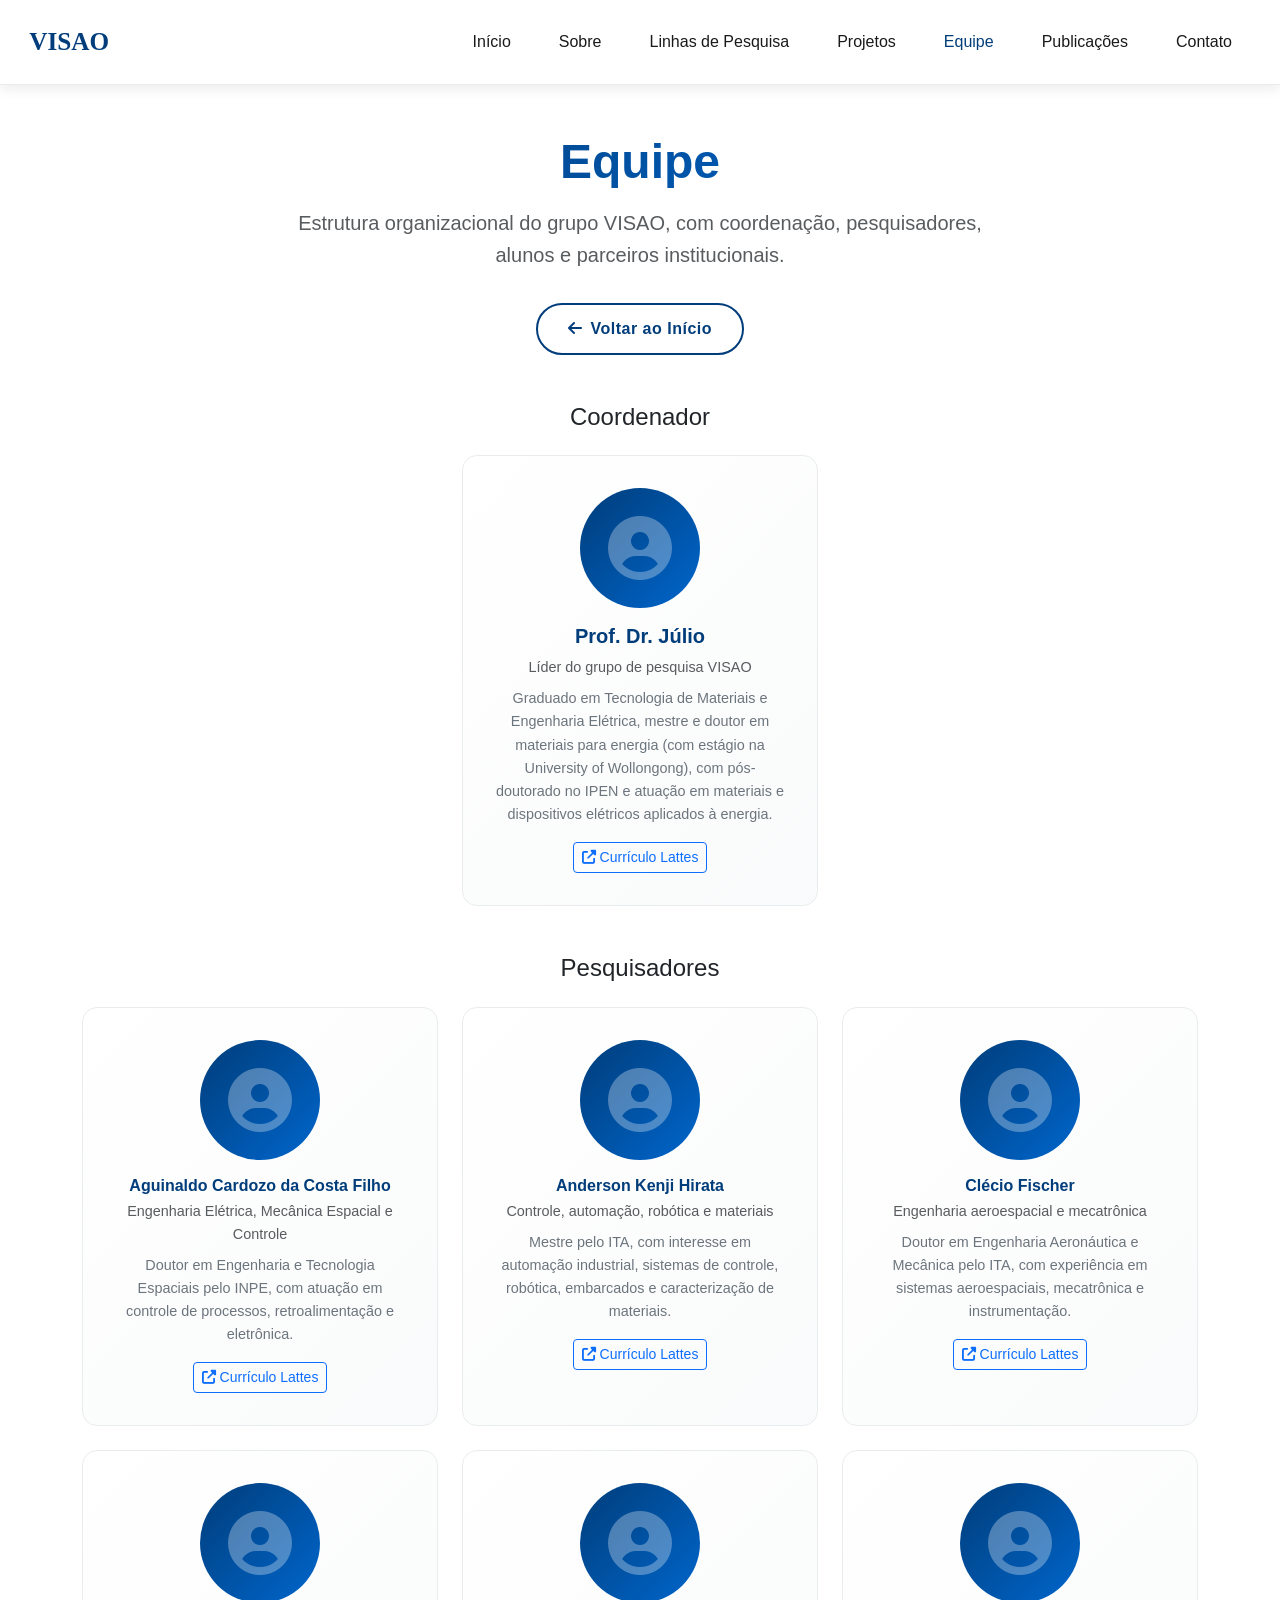
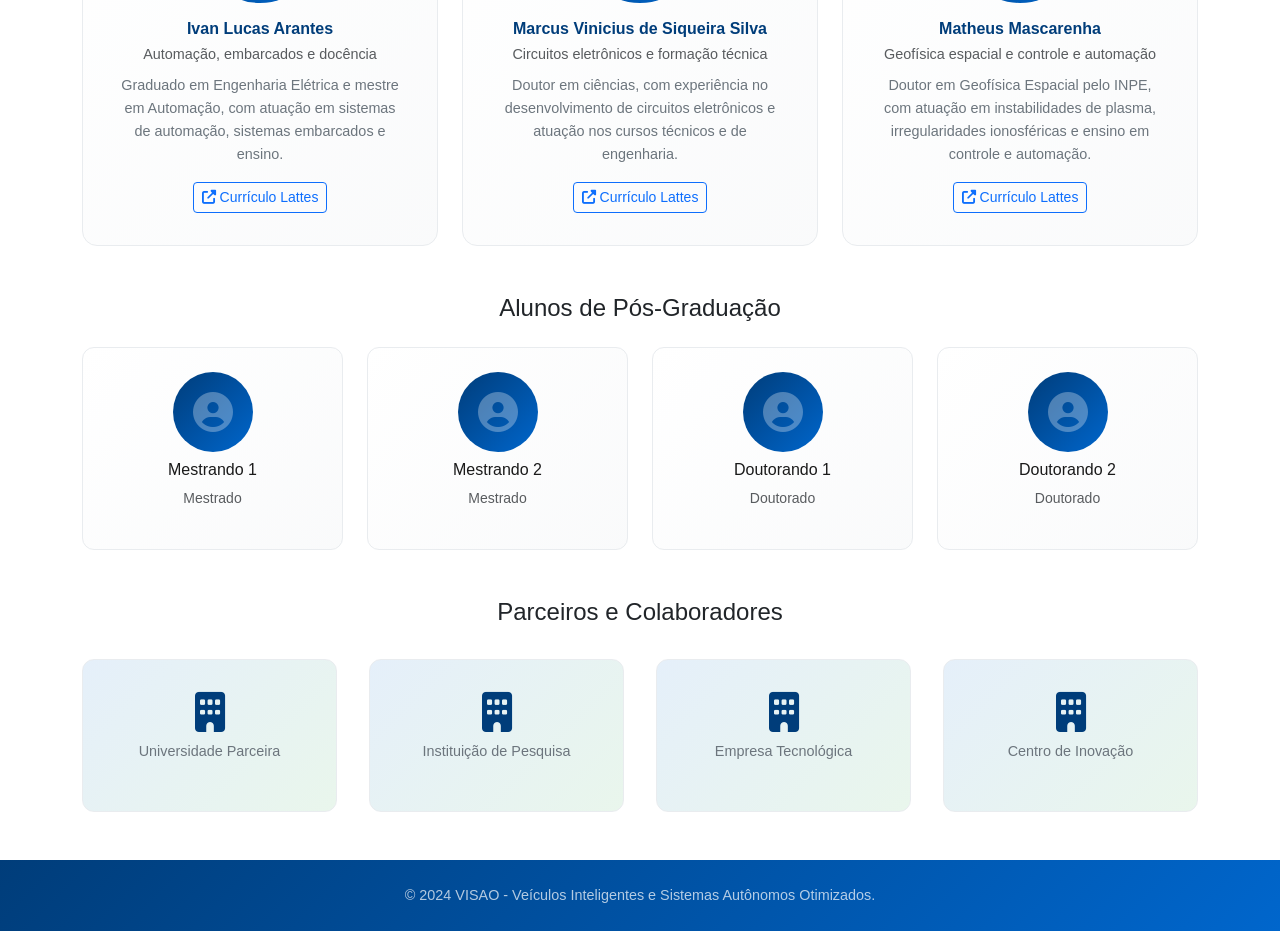
==== equipe.html @ 816f852e "feat: adiciona pesquisadores seniores com lattes" ====
<!DOCTYPE html>
<html lang="pt-BR">
<head>
    <meta charset="UTF-8">
    <meta name="viewport" content="width=device-width, initial-scale=1.0">
    <meta name="description" content="Equipe do grupo VISAO - Veículos Inteligentes e Sistemas Autônomos Otimizados.">
    <title>Equipe - VISAO</title>
    <link href="https://cdn.jsdelivr.net/npm/bootstrap@5.3.0/dist/css/bootstrap.min.css" rel="stylesheet">
    <link rel="stylesheet" href="https://cdnjs.cloudflare.com/ajax/libs/font-awesome/6.4.0/css/all.min.css">
    <link rel="stylesheet" href="style.css">
</head>
<body>
    <nav class="navbar navbar-expand-lg navbar-light navbar-custom sticky-top">
        <div class="container-fluid px-4">
            <a class="navbar-brand" href="index.html#home">
                <img src="data:image/svg+xml,%3Csvg xmlns='http://www.w3.org/2000/svg' viewBox='0 0 100 40'%3E%3Ctext x='5' y='28' font-size='24' font-weight='bold' fill='%23003d7a'%3EVISAO%3C/text%3E%3C/svg%3E" alt="VISAO" class="navbar-logo">
            </a>
            <button class="navbar-toggler" type="button" data-bs-toggle="collapse" data-bs-target="#navbarMenu" aria-controls="navbarMenu" aria-expanded="false" aria-label="Toggle navigation">
                <span class="navbar-toggler-icon"></span>
            </button>
            <div class="collapse navbar-collapse" id="navbarMenu">
                <ul class="navbar-nav ms-auto">
                    <li class="nav-item"><a class="nav-link" href="index.html#home">Início</a></li>
                    <li class="nav-item"><a class="nav-link" href="index.html#sobre">Sobre</a></li>
                    <li class="nav-item"><a class="nav-link" href="index.html#linhas">Linhas de Pesquisa</a></li>
                    <li class="nav-item"><a class="nav-link" href="projetos.html">Projetos</a></li>
                    <li class="nav-item"><a class="nav-link active" href="equipe.html">Equipe</a></li>
                    <li class="nav-item"><a class="nav-link" href="publicacoes.html">Publicações</a></li>
                    <li class="nav-item"><a class="nav-link" href="index.html#contato">Contato</a></li>
                </ul>
            </div>
        </div>
    </nav>

    <section class="section-equipe py-5">
        <div class="container">
            <div class="row justify-content-center text-center mb-5">
                <div class="col-lg-8">
                    <h1 class="display-5 fw-bold text-gradient mb-3">Equipe</h1>
                    <p class="lead text-muted">Estrutura organizacional do grupo VISAO, com coordenação, pesquisadores, alunos e parceiros institucionais.</p>
                    <a href="index.html#home" class="btn btn-outline-primary btn-custom mt-3"><i class="fas fa-arrow-left me-2"></i>Voltar ao Início</a>
                </div>
            </div>

            <div class="mb-5">
                <h4 class="mb-4 text-center text-dark">Coordenador</h4>
                <div class="row justify-content-center">
                    <div class="col-md-4">
                        <div class="team-card">
                            <div class="team-image"><i class="fas fa-user-circle"></i></div>
                            <h5 class="mt-3">Prof. Dr. Júlio</h5>
                            <p class="text-muted mb-2">Líder do grupo de pesquisa VISAO</p>
                            <p class="text-center small mb-3">Graduado em Tecnologia de Materiais e Engenharia Elétrica, mestre e doutor em materiais para energia (com estágio na University of Wollongong), com pós-doutorado no IPEN e atuação em materiais e dispositivos elétricos aplicados à energia.</p>
                            <div class="text-center">
                                <a class="btn btn-outline-primary btn-sm" href="http://lattes.cnpq.br/0961008512735603" target="_blank" rel="noopener noreferrer">
                                    <i class="fas fa-external-link-alt me-1"></i>Currículo Lattes
                                </a>
                            </div>
                        </div>
                    </div>
                </div>
            </div>

            <div class="mb-5">
                <h4 class="mb-4 text-center text-dark">Pesquisadores</h4>
                <div class="row g-4">
                    <div class="col-md-6 col-lg-4">
                        <div class="team-card h-100">
                            <div class="team-image"><i class="fas fa-user-circle"></i></div>
                            <h6 class="mt-3">Aguinaldo Cardozo da Costa Filho</h6>
                            <p class="text-muted small mb-2">Engenharia Elétrica, Mecânica Espacial e Controle</p>
                            <p class="small mb-3">Doutor em Engenharia e Tecnologia Espaciais pelo INPE, com atuação em controle de processos, retroalimentação e eletrônica.</p>
                            <div class="text-center">
                                <a class="btn btn-outline-primary btn-sm" href="http://lattes.cnpq.br/0599065251420808" target="_blank" rel="noopener noreferrer">
                                    <i class="fas fa-external-link-alt me-1"></i>Currículo Lattes
                                </a>
                            </div>
                        </div>
                    </div>
                    <div class="col-md-6 col-lg-4">
                        <div class="team-card h-100">
                            <div class="team-image"><i class="fas fa-user-circle"></i></div>
                            <h6 class="mt-3">Anderson Kenji Hirata</h6>
                            <p class="text-muted small mb-2">Controle, automação, robótica e materiais</p>
                            <p class="small mb-3">Mestre pelo ITA, com interesse em automação industrial, sistemas de controle, robótica, embarcados e caracterização de materiais.</p>
                            <div class="text-center">
                                <a class="btn btn-outline-primary btn-sm" href="http://lattes.cnpq.br/3494775224552326" target="_blank" rel="noopener noreferrer">
                                    <i class="fas fa-external-link-alt me-1"></i>Currículo Lattes
                                </a>
                            </div>
                        </div>
                    </div>
                    <div class="col-md-6 col-lg-4">
                        <div class="team-card h-100">
                            <div class="team-image"><i class="fas fa-user-circle"></i></div>
                            <h6 class="mt-3">Clécio Fischer</h6>
                            <p class="text-muted small mb-2">Engenharia aeroespacial e mecatrônica</p>
                            <p class="small mb-3">Doutor em Engenharia Aeronáutica e Mecânica pelo ITA, com experiência em sistemas aeroespaciais, mecatrônica e instrumentação.</p>
                            <div class="text-center">
                                <a class="btn btn-outline-primary btn-sm" href="http://lattes.cnpq.br/1167100106189577" target="_blank" rel="noopener noreferrer">
                                    <i class="fas fa-external-link-alt me-1"></i>Currículo Lattes
                                </a>
                            </div>
                        </div>
                    </div>
                    <div class="col-md-6 col-lg-4">
                        <div class="team-card h-100">
                            <div class="team-image"><i class="fas fa-user-circle"></i></div>
                            <h6 class="mt-3">Ivan Lucas Arantes</h6>
                            <p class="text-muted small mb-2">Automação, embarcados e docência</p>
                            <p class="small mb-3">Graduado em Engenharia Elétrica e mestre em Automação, com atuação em sistemas de automação, sistemas embarcados e ensino.</p>
                            <div class="text-center">
                                <a class="btn btn-outline-primary btn-sm" href="http://lattes.cnpq.br/5479372692717483" target="_blank" rel="noopener noreferrer">
                                    <i class="fas fa-external-link-alt me-1"></i>Currículo Lattes
                                </a>
                            </div>
                        </div>
                    </div>
                    <div class="col-md-6 col-lg-4">
                        <div class="team-card h-100">
                            <div class="team-image"><i class="fas fa-user-circle"></i></div>
                            <h6 class="mt-3">Marcus Vinicius de Siqueira Silva</h6>
                            <p class="text-muted small mb-2">Circuitos eletrônicos e formação técnica</p>
                            <p class="small mb-3">Doutor em ciências, com experiência no desenvolvimento de circuitos eletrônicos e atuação nos cursos técnicos e de engenharia.</p>
                            <div class="text-center">
                                <a class="btn btn-outline-primary btn-sm" href="http://lattes.cnpq.br/2412241702354380" target="_blank" rel="noopener noreferrer">
                                    <i class="fas fa-external-link-alt me-1"></i>Currículo Lattes
                                </a>
                            </div>
                        </div>
                    </div>
                    <div class="col-md-6 col-lg-4">
                        <div class="team-card h-100">
                            <div class="team-image"><i class="fas fa-user-circle"></i></div>
                            <h6 class="mt-3">Matheus Mascarenha</h6>
                            <p class="text-muted small mb-2">Geofísica espacial e controle e automação</p>
                            <p class="small mb-3">Doutor em Geofísica Espacial pelo INPE, com atuação em instabilidades de plasma, irregularidades ionosféricas e ensino em controle e automação.</p>
                            <div class="text-center">
                                <a class="btn btn-outline-primary btn-sm" href="http://lattes.cnpq.br/5160425502056458" target="_blank" rel="noopener noreferrer">
                                    <i class="fas fa-external-link-alt me-1"></i>Currículo Lattes
                                </a>
                            </div>
                        </div>
                    </div>
                </div>
            </div>

            <div class="mb-5">
                <h4 class="mb-4 text-center text-dark">Alunos de Pós-Graduação</h4>
                <div class="row g-4">
                    <div class="col-md-3"><div class="team-card-small"><div class="team-image-small"><i class="fas fa-user-circle"></i></div><h6 class="mt-2">Mestrando 1</h6><p class="text-muted small">Mestrado</p></div></div>
                    <div class="col-md-3"><div class="team-card-small"><div class="team-image-small"><i class="fas fa-user-circle"></i></div><h6 class="mt-2">Mestrando 2</h6><p class="text-muted small">Mestrado</p></div></div>
                    <div class="col-md-3"><div class="team-card-small"><div class="team-image-small"><i class="fas fa-user-circle"></i></div><h6 class="mt-2">Doutorando 1</h6><p class="text-muted small">Doutorado</p></div></div>
                    <div class="col-md-3"><div class="team-card-small"><div class="team-image-small"><i class="fas fa-user-circle"></i></div><h6 class="mt-2">Doutorando 2</h6><p class="text-muted small">Doutorado</p></div></div>
                </div>
            </div>

            <div>
                <h4 class="mb-4 text-center text-dark">Parceiros e Colaboradores</h4>
                <div class="partners-section">
                    <div class="partner-item"><i class="fas fa-building"></i><p>Universidade Parceira</p></div>
                    <div class="partner-item"><i class="fas fa-building"></i><p>Instituição de Pesquisa</p></div>
                    <div class="partner-item"><i class="fas fa-building"></i><p>Empresa Tecnológica</p></div>
                    <div class="partner-item"><i class="fas fa-building"></i><p>Centro de Inovação</p></div>
                </div>
            </div>
        </div>
    </section>

    <footer class="footer py-4">
        <div class="container text-center">
            <p class="footer-copyright mb-0">&copy; 2024 VISAO - Veículos Inteligentes e Sistemas Autônomos Otimizados.</p>
        </div>
    </footer>

    <script src="https://cdn.jsdelivr.net/npm/bootstrap@5.3.0/dist/js/bootstrap.bundle.min.js"></script>
    <script src="script.js"></script>
</body>
</html>
---- style.css ----
/* ============================================
   VISÃO - Veículos Inteligentes e Sistemas Autônomos Otimizados
   CSS Moderno e Responsivo
   ============================================ */

/* ===== VARIÁVEIS DE COR ===== */
:root {
    --primary-color: #003d7a;       /* Azul Escuro */
    --secondary-color: #0066cc;     /* Azul Claro */
    --accent-color: #28a745;        /* Verde Tecnológico */
    --light-bg: #f8f9fa;            /* Cinza Muito Claro */
    --white: #ffffff;
    --text-dark: #1a1a1a;
    --text-muted: #6c757d;
    --border-light: #e9ecef;
    --transition: all 0.3s ease;
    --shadow: 0 10px 30px rgba(0, 61, 122, 0.1);
    --shadow-sm: 0 4px 12px rgba(0, 0, 0, 0.08);
}

/* ===== RESET E CONFIGURAÇÕES GLOBAIS ===== */
* {
    margin: 0;
    padding: 0;
    box-sizing: border-box;
}

html {
    scroll-behavior: smooth;
}

body {
    font-family: 'Segoe UI', Tahoma, Geneva, Verdana, sans-serif;
    background-color: var(--light-bg);
    color: var(--text-dark);
    line-height: 1.6;
    overflow-x: hidden;
}

/* ===== NAVBAR STICKY ===== */
.navbar-custom {
    background: rgba(255, 255, 255, 0.95);
    backdrop-filter: blur(10px);
    box-shadow: var(--shadow-sm);
    border-bottom: 1px solid var(--border-light);
    padding: 1rem 0;
}

.navbar-custom .navbar-brand {
    display: flex;
    align-items: center;
    font-weight: 700;
    font-size: 1.5rem;
    color: var(--primary-color) !important;
    letter-spacing: -0.5px;
}

.navbar-logo {
    height: 42px;
    width: auto;
    margin-right: 0.5rem;
}

.navbar-custom .nav-link {
    color: var(--text-dark) !important;
    font-weight: 500;
    margin: 0 0.5rem;
    padding: 0.5rem 1rem !important;
    transition: var(--transition);
    position: relative;
}

.navbar-custom .nav-link:after {
    content: '';
    position: absolute;
    bottom: 0;
    left: 50%;
    width: 0;
    height: 3px;
    background: linear-gradient(90deg, var(--primary-color), var(--accent-color));
    transition: var(--transition);
    transform: translateX(-50%);
}

.navbar-custom .nav-link:hover:after {
    width: 80%;
}

.navbar-custom .nav-link.active {
    color: var(--primary-color) !important;
}

/* ===== HERO SECTION ===== */
.hero-section {
    position: relative;
    min-height: 100vh;
    display: flex;
    align-items: center;
    justify-content: center;
    overflow: hidden;
    background: linear-gradient(135deg, #f5f7fa 0%, #c3cfe2 100%);
}

.hero-background {
    position: absolute;
    width: 100%;
    height: 100%;
    top: 0;
    left: 0;
}

#canvasBackground {
    width: 100%;
    height: 100%;
    display: block;
}

.hero-content {
    position: relative;
    z-index: 10;
    animation: fadeInUp 1s ease-out;
}

/* Animação entrada Hero */
@keyframes fadeInUp {
    from {
        opacity: 0;
        transform: translateY(30px);
    }
    to {
        opacity: 1;
        transform: translateY(0);
    }
}

@keyframes pulse {
    0%, 100% {
        transform: scale(1);
    }
    50% {
        transform: scale(1.05);
    }
}

.hero-logo {
    width: min(240px, 72vw);
    margin: 0 auto 1rem;
}

.hero-logo img {
    width: 100%;
    height: auto;
    display: block;
}

.about-logo-wrap {
    padding-top: 0.5rem;
}

.about-logo {
    max-width: 260px;
    width: 100%;
    height: auto;
}

.text-gradient {
    background: linear-gradient(135deg, var(--primary-color) 0%, var(--secondary-color) 100%);
    -webkit-background-clip: text;
    -webkit-text-fill-color: transparent;
    background-clip: text;
}

.hero-content h1 {
    animation: fadeInUp 1s ease-out 0.1s both;
}

.hero-content h2 {
    animation: fadeInUp 1s ease-out 0.2s both;
}

.hero-content p {
    animation: fadeInUp 1s ease-out 0.3s both;
}

.hero-content .btn {
    animation: fadeInUp 1s ease-out 0.4s both;
}

/* Botões Customizados */
.btn-custom {
    border-radius: 50px;
    padding: 12px 30px;
    font-weight: 600;
    letter-spacing: 0.5px;
    transition: var(--transition);
    position: relative;
    overflow: hidden;
}

.btn-primary.btn-custom {
    background: linear-gradient(135deg, var(--primary-color), var(--secondary-color));
    border: none;
}

.btn-primary.btn-custom:hover {
    transform: translateY(-3px);
    box-shadow: 0 15px 40px rgba(0, 61, 122, 0.3);
}

.btn-outline-primary.btn-custom {
    border: 2px solid var(--primary-color);
    color: var(--primary-color);
}

.btn-outline-primary.btn-custom:hover {
    background: var(--primary-color);
    transform: translateY(-3px);
    box-shadow: 0 15px 40px rgba(0, 61, 122, 0.3);
}

/* Scroll Indicator */
.scroll-indicator {
    position: absolute;
    bottom: 30px;
    left: 50%;
    transform: translateX(-50%);
    font-size: 1.5rem;
    color: var(--primary-color);
    animation: bounce 2s infinite;
}

@keyframes bounce {
    0%, 100% {
        transform: translateX(-50%) translateY(0);
    }
    50% {
        transform: translateX(-50%) translateY(-10px);
    }
}

/* ===== SEÇÕES GERAIS ===== */
.section-title {
    font-size: 2.5rem;
    font-weight: 700;
    color: var(--primary-color);
    margin-bottom: 3rem;
    position: relative;
    display: inline-block;
    width: 100%;
    text-align: center;
}

.section-title:after {
    content: '';
    position: absolute;
    bottom: -10px;
    left: 50%;
    width: 60px;
    height: 4px;
    background: linear-gradient(90deg, var(--primary-color), var(--accent-color));
    transform: translateX(-50%);
    border-radius: 2px;
}

/* Seção Sobre */
.section-sobre {
    background: var(--white);
    padding: 6rem 0;
}

.card-glass {
    background: rgba(255, 255, 255, 0.7);
    backdrop-filter: blur(10px);
    border: 1px solid rgba(255, 255, 255, 0.2);
    border-radius: 15px;
    padding: 2rem;
    box-shadow: 0 8px 32px rgba(0, 61, 122, 0.05);
    transition: var(--transition);
}

.card-glass:hover {
    transform: translateY(-5px);
    box-shadow: 0 15px 40px rgba(0, 61, 122, 0.1);
}

/* Feature Boxes */
.feature-box {
    text-align: center;
    padding: 2rem;
    border-radius: 12px;
    background: linear-gradient(135deg, rgba(0, 102, 204, 0.05), rgba(40, 167, 69, 0.05));
    border: 1px solid var(--border-light);
    transition: var(--transition);
}

.feature-box:hover {
    transform: translateY(-8px);
    background: linear-gradient(135deg, rgba(0, 102, 204, 0.1), rgba(40, 167, 69, 0.1));
    box-shadow: var(--shadow-sm);
}

.feature-box i {
    font-size: 2.5rem;
    color: var(--primary-color);
    margin-bottom: 1rem;
}

.feature-box h5 {
    color: var(--primary-color);
    font-weight: 600;
    margin-bottom: 0.5rem;
}

/* ===== LINHAS DE PESQUISA ===== */
.section-linhas {
    background: linear-gradient(135deg, #f8f9fa 0%, #e9ecef 100%);
    padding: 6rem 0;
}

/* Cards de Pesquisa */
.card-research {
    border: none;
    border-radius: 15px;
    overflow: hidden;
    background: var(--white);
    box-shadow: var(--shadow-sm);
    transition: var(--transition);
    height: 100%;
    display: flex;
    flex-direction: column;
}

.card-research:hover {
    transform: translateY(-10px);
    box-shadow: var(--shadow);
}

.card-research-1 {
    border-top: 5px solid #003d7a;
}

.card-research-2 {
    border-top: 5px solid #0066cc;
}

.card-research-3 {
    border-top: 5px solid #28a745;
}

.card-header-custom {
    background: linear-gradient(135deg, rgba(0, 61, 122, 0.1), rgba(0, 102, 204, 0.1));
    padding: 1.5rem;
    display: flex;
    align-items: center;
    gap: 1rem;
}

.card-header-custom i {
    font-size: 2rem;
    color: var(--primary-color);
}

.card-header-custom h4 {
    margin: 0;
    color: var(--primary-color);
    font-weight: 600;
}

.card-body-custom {
    padding: 1.5rem;
    flex-grow: 1;
}

.tech-list {
    list-style: none;
    margin: 0;
}

.tech-list li {
    padding: 0.5rem 0;
    color: var(--text-muted);
    transition: var(--transition);
}

.tech-list li i {
    color: var(--accent-color);
    margin-right: 0.5rem;
}

.tech-list li:hover {
    color: var(--primary-color);
    transform: translateX(5px);
}

/* ===== ÁREAS TECNOLÓGICAS ===== */
.section-areas {
    background: var(--white);
    padding: 6rem 0;
}

.tech-card {
    background: var(--white);
    border: 1px solid var(--border-light);
    border-radius: 15px;
    padding: 2rem;
    text-align: center;
    transition: var(--transition);
    cursor: pointer;
    position: relative;
    overflow: hidden;
}

.tech-card:hover {
    transform: translateY(-10px);
    box-shadow: var(--shadow);
    border-color: var(--secondary-color);
}

.tech-card:before {
    content: '';
    position: absolute;
    top: 0;
    left: 0;
    right: 0;
    bottom: 0;
    background: linear-gradient(135deg, rgba(0, 102, 204, 0.1), rgba(40, 167, 69, 0.1));
    opacity: 0;
    transition: var(--transition);
    z-index: -1;
}

.tech-card:hover:before {
    opacity: 1;
}

.tech-icon {
    font-size: 3rem;
    margin-bottom: 1.5rem;
    width: 80px;
    height: 80px;
    margin-left: auto;
    margin-right: auto;
    display: flex;
    align-items: center;
    justify-content: center;
    border-radius: 50%;
    transition: var(--transition);
}

.tech-icon-1 { background: linear-gradient(135deg, #003d7a, #0066cc); color: white; }
.tech-icon-2 { background: linear-gradient(135deg, #28a745, #20c997); color: white; }
.tech-icon-3 { background: linear-gradient(135deg, #fd7e14, #ffc107); color: white; }
.tech-icon-4 { background: linear-gradient(135deg, #6f42c1, #7952b3); color: white; }
.tech-icon-5 { background: linear-gradient(135deg, #e83e8c, #fd7e14); color: white; }
.tech-icon-6 { background: linear-gradient(135deg, #20c997, #17a2b8); color: white; }
.tech-icon-7 { background: linear-gradient(135deg, #0066cc, #003d7a); color: white; }
.tech-icon-8 { background: linear-gradient(135deg, #ffc107, #fd7e14); color: white; }

.tech-card:hover .tech-icon {
    transform: scale(1.1) rotateZ(-10deg);
}

.tech-card h5 {
    color: var(--primary-color);
    font-weight: 600;
    margin-bottom: 0.5rem;
}

.tech-card p {
    color: var(--text-muted);
    font-size: 0.95rem;
}

/* ===== PROJETOS ===== */
.section-projetos {
    background: linear-gradient(135deg, #f8f9fa 0%, #e9ecef 100%);
    padding: 6rem 0;
}

.project-card {
    background: var(--white);
    border-radius: 15px;
    overflow: hidden;
    box-shadow: var(--shadow-sm);
    transition: var(--transition);
    height: 100%;
    display: flex;
    flex-direction: column;
}

.project-card:hover {
    transform: translateY(-12px);
    box-shadow: var(--shadow);
}

.project-image {
    height: 200px;
    overflow: hidden;
    position: relative;
}

.placeholder-image {
    width: 100%;
    height: 100%;
    display: flex;
    align-items: center;
    justify-content: center;
    font-size: 4rem;
    color: rgba(255, 255, 255, 0.3);
    transition: var(--transition);
}

.project-card:hover .placeholder-image {
    transform: scale(1.05);
}

.project-content {
    padding: 1.5rem;
    flex-grow: 1;
    display: flex;
    flex-direction: column;
}

.project-content h5 {
    color: var(--primary-color);
    font-weight: 600;
    margin-bottom: 0.5rem;
}

.project-content p {
    color: var(--text-muted);
    font-size: 0.9rem;
    margin-bottom: 1rem;
    flex-grow: 1;
}

.tech-tags {
    display: flex;
    gap: 0.5rem;
    flex-wrap: wrap;
}

.tag {
    display: inline-block;
    background: rgba(0, 102, 204, 0.1);
    color: var(--secondary-color);
    padding: 0.4rem 0.8rem;
    border-radius: 20px;
    font-size: 0.8rem;
    font-weight: 500;
}

.btn-custom-small {
    border-radius: 25px;
    padding: 0.5rem 1.2rem;
    font-size: 0.85rem;
}

/* ===== EQUIPE ===== */
.section-equipe {
    background: var(--white);
    padding: 6rem 0;
}

.team-card {
    background: linear-gradient(135deg, rgba(255, 255, 255, 0.8), rgba(248, 249, 250, 0.8));
    border: 1px solid var(--border-light);
    border-radius: 15px;
    padding: 2rem;
    text-align: center;
    transition: var(--transition);
}

.team-card:hover {
    transform: translateY(-8px);
    box-shadow: var(--shadow-sm);
    border-color: var(--secondary-color);
}

.team-image {
    width: 120px;
    height: 120px;
    margin: 0 auto 1rem;
    border-radius: 50%;
    background: linear-gradient(135deg, var(--primary-color), var(--secondary-color));
    display: flex;
    align-items: center;
    justify-content: center;
    font-size: 4rem;
    color: rgba(255, 255, 255, 0.3);
    transition: var(--transition);
}

.team-card:hover .team-image {
    transform: scale(1.1);
}

.team-card h5 {
    color: var(--primary-color);
    font-weight: 600;
    margin-bottom: 0.5rem;
}

.team-card h6 {
    color: var(--primary-color);
    font-weight: 600;
    margin-bottom: 0.3rem;
}

.team-card p {
    color: var(--text-muted);
    font-size: 0.9rem;
}

.team-card-small {
    background: linear-gradient(135deg, rgba(255, 255, 255, 0.8), rgba(248, 249, 250, 0.8));
    border: 1px solid var(--border-light);
    border-radius: 12px;
    padding: 1.5rem;
    text-align: center;
    transition: var(--transition);
}

.team-card-small:hover {
    transform: translateY(-5px);
    box-shadow: var(--shadow-sm);
    border-color: var(--secondary-color);
}

.team-image-small {
    width: 80px;
    height: 80px;
    margin: 0 auto 0.5rem;
    border-radius: 50%;
    background: linear-gradient(135deg, var(--primary-color), var(--secondary-color));
    display: flex;
    align-items: center;
    justify-content: center;
    font-size: 2.5rem;
    color: rgba(255, 255, 255, 0.3);
}

/* Partners Section */
.partners-section {
    display: grid;
    grid-template-columns: repeat(auto-fit, minmax(150px, 1fr));
    gap: 2rem;
    margin-top: 2rem;
}

.partner-item {
    background: linear-gradient(135deg, rgba(0, 102, 204, 0.1), rgba(40, 167, 69, 0.1));
    border: 1px solid var(--border-light);
    border-radius: 12px;
    padding: 2rem 1rem;
    text-align: center;
    transition: var(--transition);
}

.partner-item:hover {
    transform: translateY(-5px);
    box-shadow: var(--shadow-sm);
}

.partner-item i {
    font-size: 2.5rem;
    color: var(--primary-color);
    margin-bottom: 0.5rem;
}

.partner-item p {
    color: var(--text-muted);
    font-size: 0.9rem;
}

/* ===== PUBLICAÇÕES ===== */
.section-publicacoes {
    background: linear-gradient(135deg, #f8f9fa 0%, #e9ecef 100%);
    padding: 6rem 0;
}

.publication-item {
    display: flex;
    gap: 1.5rem;
    padding: 1.5rem;
    background: var(--white);
    border-radius: 10px;
    margin-bottom: 1.5rem;
    transition: var(--transition);
    border-left: 4px solid var(--primary-color);
}

.publication-item:hover {
    box-shadow: var(--shadow-sm);
    transform: translateX(5px);
}

.pub-indicator {
    min-width: 12px;
    width: 12px;
    height: 12px;
    border-radius: 50%;
    background: var(--primary-color);
    margin-top: 0.5rem;
}

.pub-indicator-success {
    background: var(--accent-color);
}

.pub-indicator-info {
    background: #17a2b8;
}

.publication-item h6 {
    color: var(--primary-color);
    font-weight: 600;
    margin-bottom: 0.3rem;
}

.publication-item p {
    color: var(--text-muted);
    font-size: 0.9rem;
    margin: 0;
}

/* ===== CONTATO ===== */
.section-contato {
    background: var(--white);
    padding: 6rem 0;
}

.contact-info-box {
    background: linear-gradient(135deg, rgba(0, 102, 204, 0.05), rgba(40, 167, 69, 0.05));
    border: 1px solid var(--border-light);
    border-radius: 15px;
    padding: 2rem;
}

.contact-item {
    display: flex;
    gap: 1rem;
    margin-bottom: 1.5rem;
}

.contact-item i {
    font-size: 1.5rem;
    color: var(--primary-color);
    min-width: 30px;
}

.contact-item h6 {
    color: var(--primary-color);
    font-weight: 600;
    margin-bottom: 0.3rem;
}

.contact-item p {
    color: var(--text-muted);
    margin: 0;
}

.contact-item a {
    color: var(--secondary-color);
    text-decoration: none;
    transition: var(--transition);
}

.contact-item a:hover {
    color: var(--primary-color);
}

/* Formulário de Contato */
.contact-form {
    background: linear-gradient(135deg, rgba(255, 255, 255, 0.8), rgba(248, 249, 250, 0.8));
    border: 1px solid var(--border-light);
    border-radius: 15px;
    padding: 2rem;
    backdrop-filter: blur(10px);
}

.form-control-custom {
    border: 1px solid var(--border-light);
    border-radius: 8px;
    padding: 0.8rem 1.2rem;
    font-size: 1rem;
    transition: var(--transition);
}

.form-control-custom:focus {
    border-color: var(--secondary-color);
    box-shadow: 0 0 0 0.2rem rgba(0, 102, 204, 0.15);
}

.form-label {
    color: var(--primary-color);
    font-weight: 500;
    margin-bottom: 0.5rem;
}

/* Social Links */
.social-links {
    display: flex;
    gap: 1rem;
    flex-wrap: wrap;
}

.social-icon {
    width: 45px;
    height: 45px;
    border-radius: 50%;
    background: linear-gradient(135deg, var(--primary-color), var(--secondary-color));
    color: white;
    display: flex;
    align-items: center;
    justify-content: center;
    text-decoration: none;
    transition: var(--transition);
    font-size: 1.2rem;
}

.social-icon:hover {
    transform: translateY(-5px) scale(1.1);
    box-shadow: 0 10px 25px rgba(0, 61, 122, 0.3);
}

/* Mapa Placeholder */
.map-placeholder {
    width: 100%;
    height: 300px;
    background: linear-gradient(135deg, rgba(0, 102, 204, 0.1), rgba(40, 167, 69, 0.1));
    border: 2px dashed var(--border-light);
    border-radius: 15px;
    display: flex;
    align-items: center;
    justify-content: center;
    flex-direction: column;
    gap: 1rem;
    margin-top: 2rem;
    font-size: 3rem;
    color: var(--primary-color);
}

.map-placeholder p {
    color: var(--text-muted);
    font-size: 1.1rem;
}

/* ===== FOOTER ===== */
.footer {
    background: linear-gradient(135deg, var(--primary-color), #0066cc);
    color: var(--white);
    margin-top: 0;
}

.footer h6 {
    color: var(--white);
    font-weight: 600;
    margin-bottom: 1rem;
}

.footer-description {
    color: rgba(255, 255, 255, 0.8);
    font-size: 0.95rem;
    line-height: 1.6;
}

.footer-links {
    list-style: none;
}

.footer-links li {
    margin-bottom: 0.5rem;
}

.footer-links a {
    color: rgba(255, 255, 255, 0.8);
    text-decoration: none;
    transition: var(--transition);
}

.footer-links a:hover {
    color: var(--white);
    transform: translateX(5px);
}

.footer-social {
    display: flex;
    gap: 1rem;
    flex-wrap: wrap;
}

.footer-social a {
    width: 40px;
    height: 40px;
    border-radius: 50%;
    background: rgba(255, 255, 255, 0.2);
    color: var(--white);
    display: flex;
    align-items: center;
    justify-content: center;
    text-decoration: none;
    transition: var(--transition);
    font-size: 1.1rem;
}

.footer-social a:hover {
    background: rgba(255, 255, 255, 0.4);
    transform: translateY(-3px);
}

.footer-copyright {
    color: rgba(255, 255, 255, 0.7);
    font-size: 0.9rem;
    margin: 0;
}

.footer-copyright a {
    color: rgba(255, 255, 255, 0.9);
    text-decoration: none;
}

.footer-copyright a:hover {
    text-decoration: underline;
}

/* ===== BOTÃO VOLTAR AO TOPO ===== */
.back-to-top {
    position: fixed;
    bottom: 30px;
    right: 30px;
    width: 50px;
    height: 50px;
    background: linear-gradient(135deg, var(--primary-color), var(--secondary-color));
    color: var(--white);
    border: none;
    border-radius: 50%;
    cursor: pointer;
    display: flex;
    align-items: center;
    justify-content: center;
    font-size: 1.5rem;
    opacity: 0;
    visibility: hidden;
    transition: var(--transition);
    z-index: 999;
    box-shadow: var(--shadow);
}

.back-to-top.visible {
    opacity: 1;
    visibility: visible;
}

.back-to-top:hover {
    transform: translateY(-5px);
    box-shadow: 0 15px 40px rgba(0, 61, 122, 0.3);
}

/* ===== RESPONSIVIDADE ===== */

/* Tablets (768px) */
@media (max-width: 768px) {
    .hero-content h1 {
        font-size: 2rem;
    }
    
    .hero-content h2 {
        font-size: 1.3rem;
    }
    
    .hero-logo {
        width: min(190px, 78vw);
    }
    
    .section-title {
        font-size: 1.8rem;
    }
    
    .hero-content .btn {
        font-size: 0.9rem;
        padding: 10px 20px;
    }
    
    .d-flex.gap-3 {
        flex-direction: column;
    }
    
    .section-title:after {
        width: 50px;
    }
    
    .tech-card {
        padding: 1.5rem;
    }
    
    .contact-form {
        padding: 1.5rem;
    }
}

/* Celulares (480px) */
@media (max-width: 480px) {
    .navbar-custom .navbar-brand {
        font-size: 1.2rem;
    }
    
    .navbar-custom .nav-link {
        margin: 0;
        padding: 0.5rem 0.8rem !important;
    }
    
    .hero-section {
        min-height: auto;
        padding: 4rem 0;
    }
    
    .hero-content h1 {
        font-size: 1.5rem;
    }
    
    .hero-content h2 {
        font-size: 1rem;
    }
    
    .hero-logo {
        width: min(160px, 82vw);
    }
    
    .hero-content p {
        font-size: 0.9rem;
    }
    
    .section-title {
        font-size: 1.5rem;
    }
    
    .section-sobre,
    .section-linhas,
    .section-areas,
    .section-projetos,
    .section-equipe,
    .section-publicacoes,
    .section-contato {
        padding: 3rem 0;
    }
    
    .row {
        margin: -0.5rem;
    }
    
    .col-md-6,
    .col-md-4,
    .col-lg-4,
    .col-lg-5,
    .col-lg-7 {
        padding: 0.5rem;
    }
    
    .feature-box,
    .card-research,
    .tech-card,
    .project-card {
        margin-bottom: 1rem;
    }
    
    .team-card,
    .contact-info-box {
        padding: 1.5rem 1rem;
    }
    
    .contact-form {
        padding: 1rem;
    }
    
    .publication-item {
        padding: 1rem;
        gap: 1rem;
    }
    
    .partners-section {
        grid-template-columns: repeat(2, 1fr);
        gap: 1rem;
    }
    
    .back-to-top {
        bottom: 20px;
        right: 20px;
        width: 45px;
        height: 45px;
        font-size: 1.2rem;
    }
    
    .scroll-indicator {
        bottom: 20px;
    }
    
    .map-placeholder {
        height: 200px;
        font-size: 2rem;
    }
}

/* ===== ANIMAÇÕES ON-SCROLL ===== */
.fade-in {
    opacity: 0;
    transform: translateY(20px);
    transition: var(--transition);
}

.fade-in.active {
    opacity: 1;
    transform: translateY(0);
}

.scale-in {
    transform: scale(0.9);
    opacity: 0;
    transition: var(--transition);
}

.scale-in.active {
    transform: scale(1);
    opacity: 1;
}

/* ===== UTILITÁRIOS ===== */
.text-justify {
    text-align: justify;
}

.min-vh-100 {
    min-height: 100vh;
}

/* Dark Mode (Opcional) */
@media (prefers-color-scheme: dark) {
    :root {
        --light-bg: #1a1a1a;
        --white: #2d2d2d;
        --text-dark: #f5f5f5;
        --text-muted: #a0a0a0;
        --border-light: #404040;
    }
    
    .navbar-custom {
        background: rgba(45, 45, 45, 0.95);
        border-bottom-color: #404040;
    }
    
    .section-sobre,
    .section-equipe,
    .section-contato,
    .footer {
        background-color: #2d2d2d;
    }
}

/* ===== LOADING ANIMATION ===== */
@keyframes shimmer {
    0% {
        background-position: -1000px 0;
    }
    100% {
        background-position: 1000px 0;
    }
}

.loading {
    animation: shimmer 2s infinite;
    background: linear-gradient(90deg, #f0f0f0 25%, #e0e0e0 50%, #f0f0f0 75%);
    background-size: 1000px 100%;
}
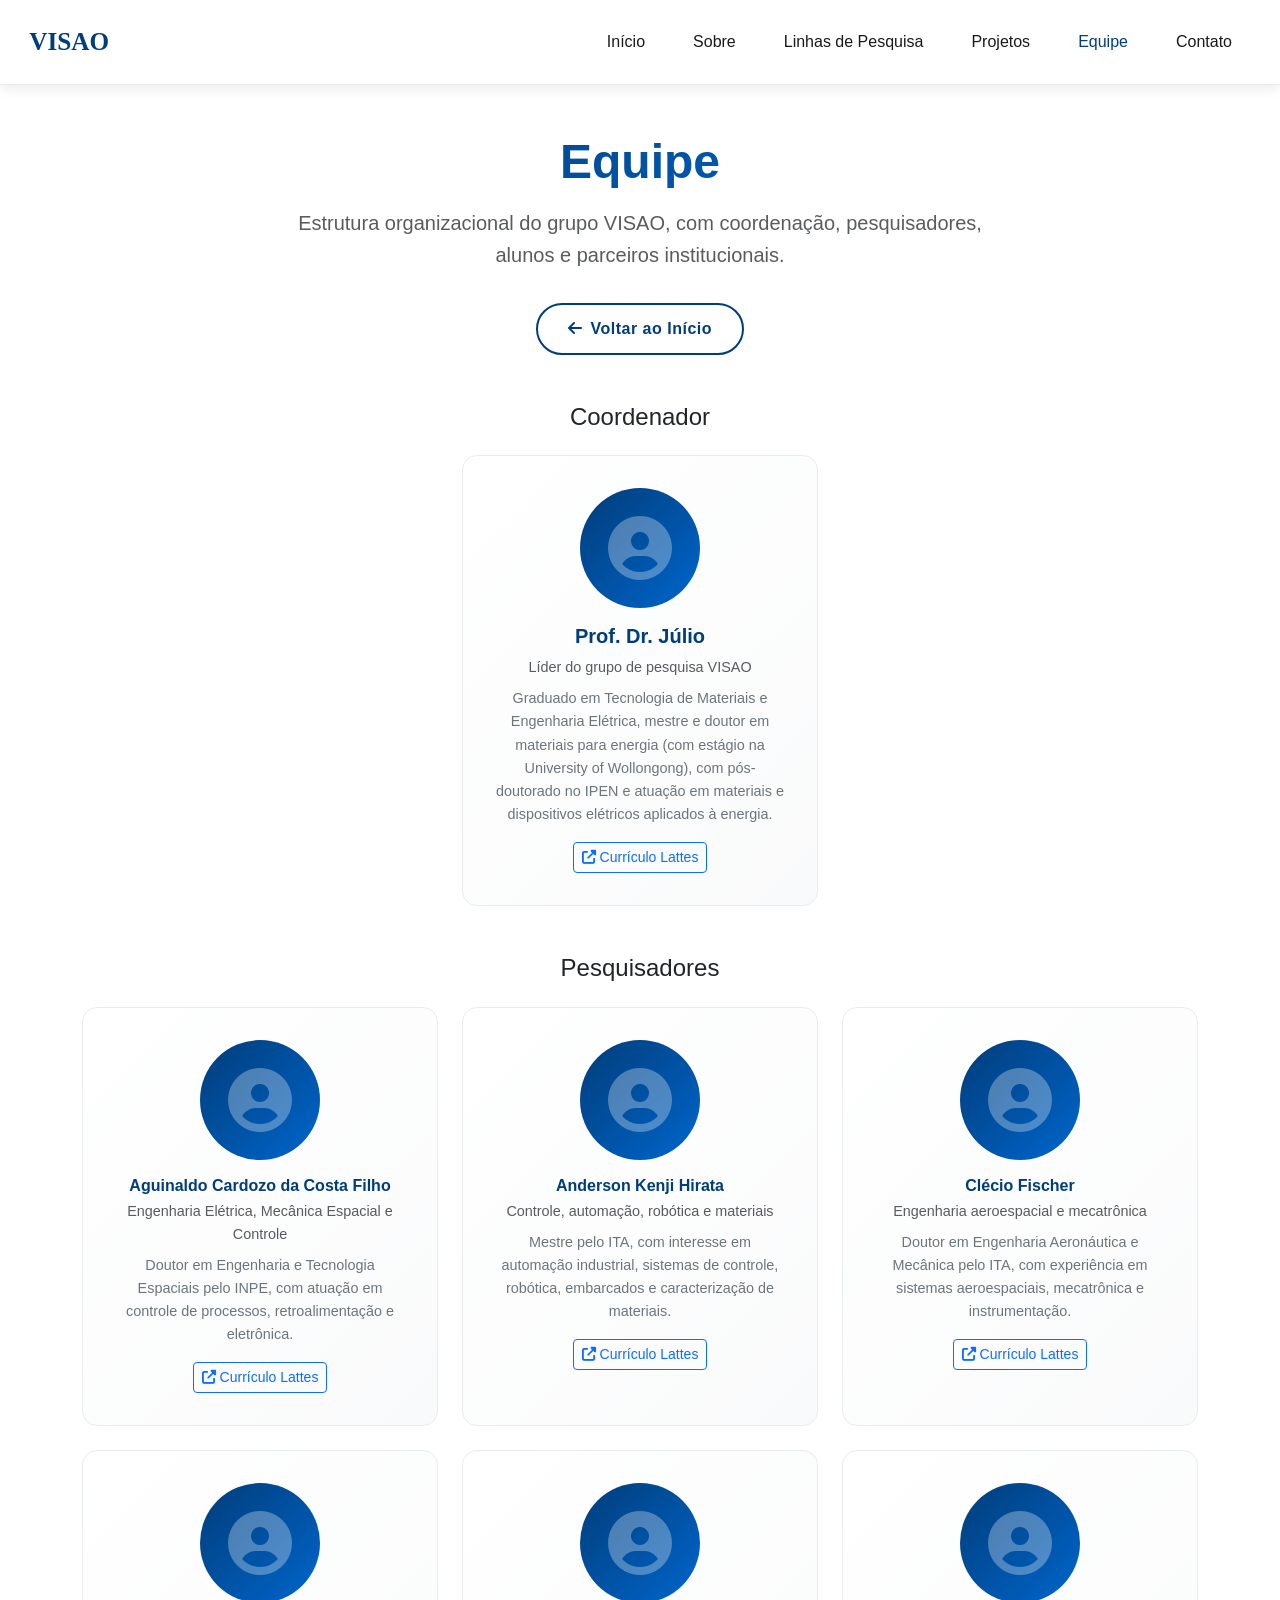
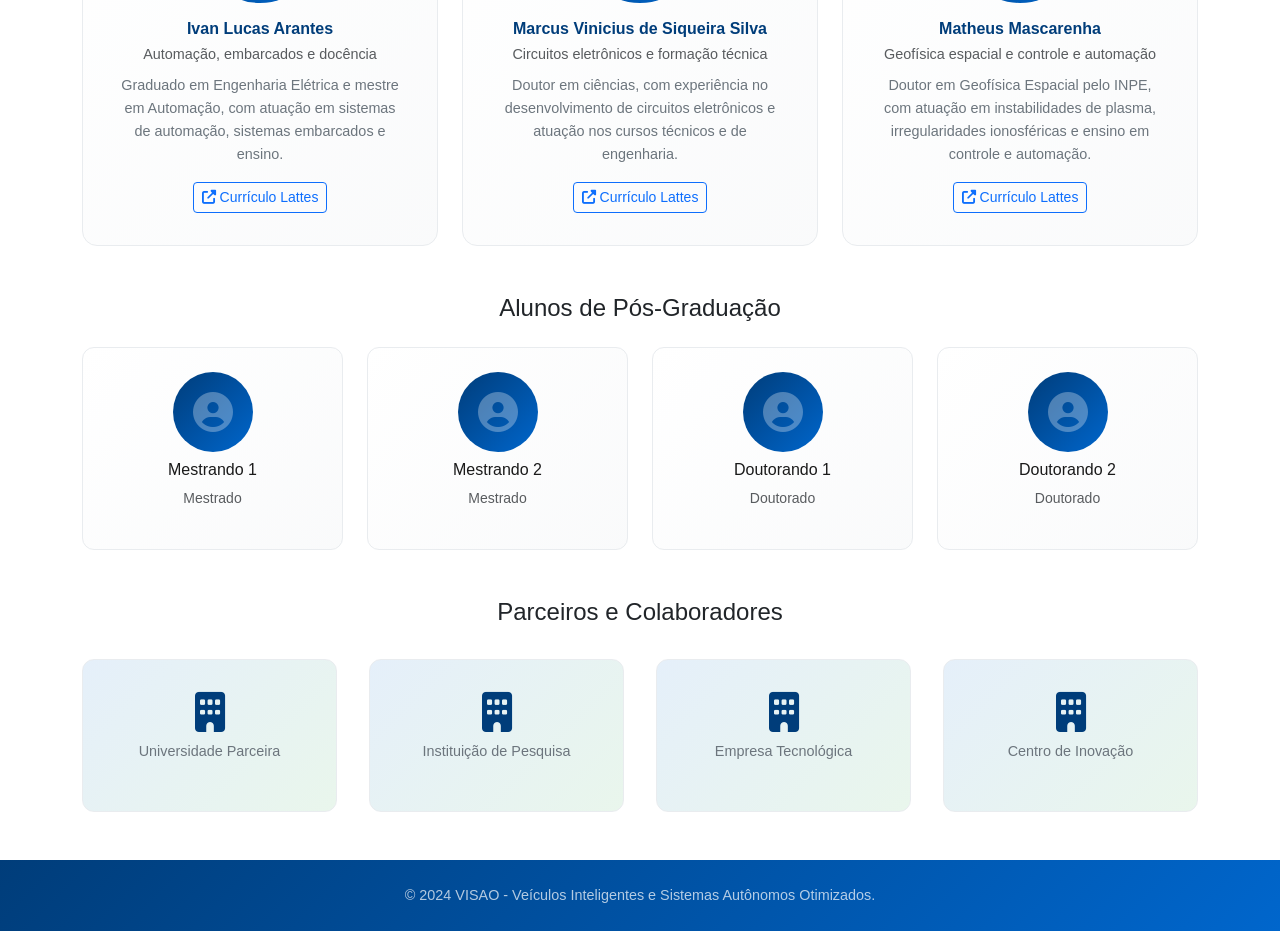
==== commit 15725114: "chore: oculta secao de publicacoes temporariamente" ====
--- a/equipe.html
+++ b/equipe.html
@@ -25,7 +25,7 @@
                     <li class="nav-item"><a class="nav-link" href="index.html#linhas">Linhas de Pesquisa</a></li>
                     <li class="nav-item"><a class="nav-link" href="projetos.html">Projetos</a></li>
                     <li class="nav-item"><a class="nav-link active" href="equipe.html">Equipe</a></li>
-                    <li class="nav-item"><a class="nav-link" href="publicacoes.html">Publicações</a></li>
+                    <!-- <li class="nav-item"><a class="nav-link" href="publicacoes.html">Publicações</a></li> -->
                     <li class="nav-item"><a class="nav-link" href="index.html#contato">Contato</a></li>
                 </ul>
             </div>
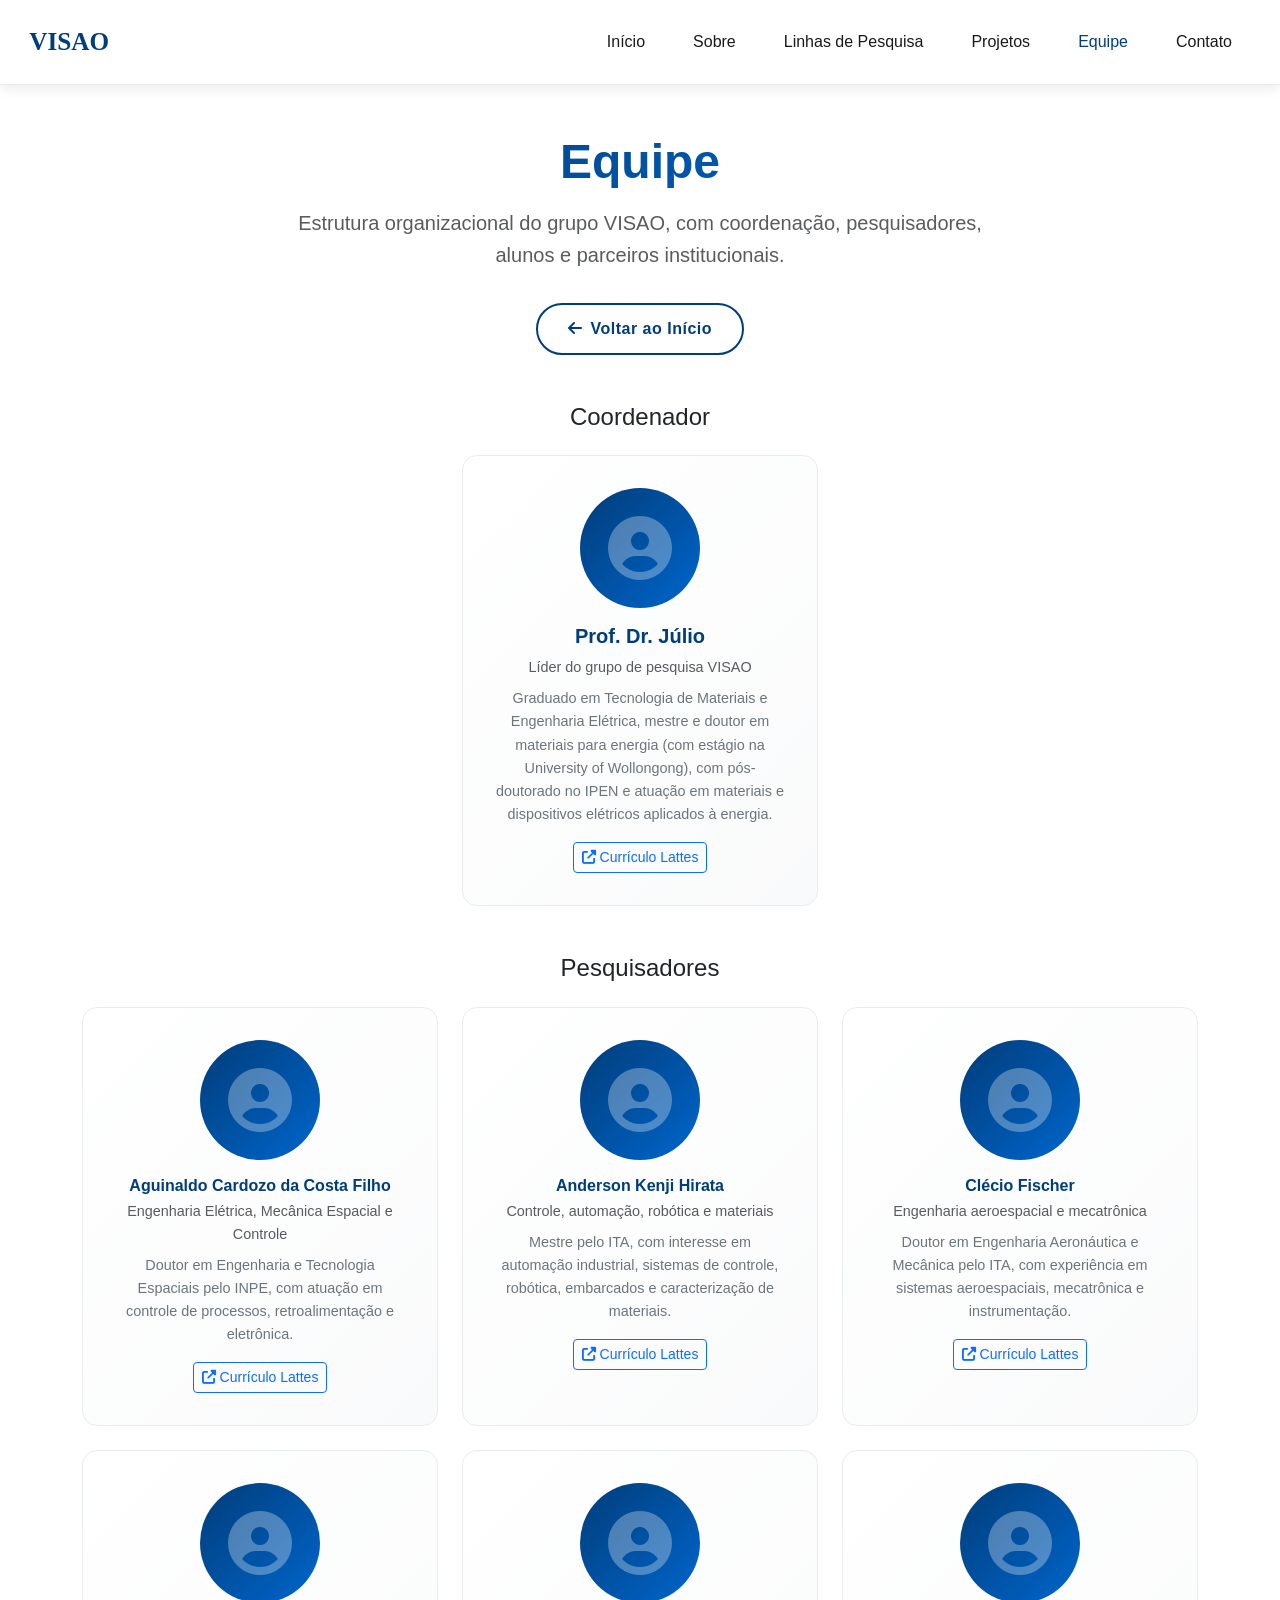
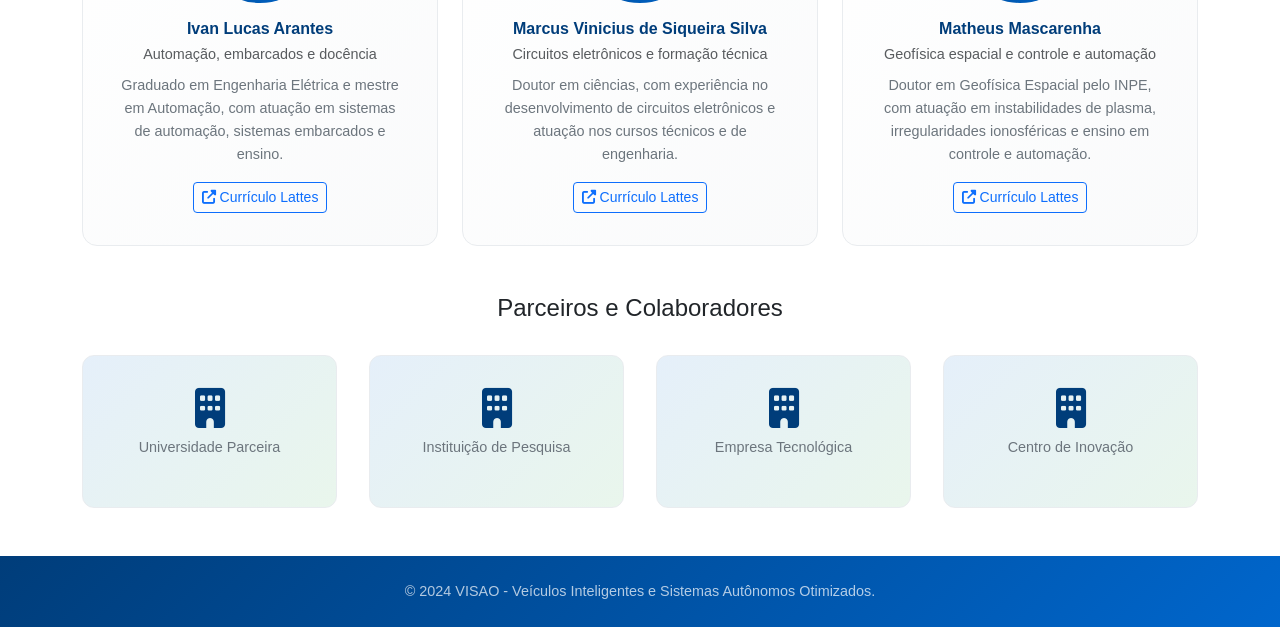
==== commit 9d48e17c: "chore: oculta cards de alunos de pos-graduacao" ====
--- a/equipe.html
+++ b/equipe.html
@@ -145,6 +145,7 @@
                 </div>
             </div>
 
+            <!--
             <div class="mb-5">
                 <h4 class="mb-4 text-center text-dark">Alunos de Pós-Graduação</h4>
                 <div class="row g-4">
@@ -154,6 +155,7 @@
                     <div class="col-md-3"><div class="team-card-small"><div class="team-image-small"><i class="fas fa-user-circle"></i></div><h6 class="mt-2">Doutorando 2</h6><p class="text-muted small">Doutorado</p></div></div>
                 </div>
             </div>
+            -->
 
             <div>
                 <h4 class="mb-4 text-center text-dark">Parceiros e Colaboradores</h4>
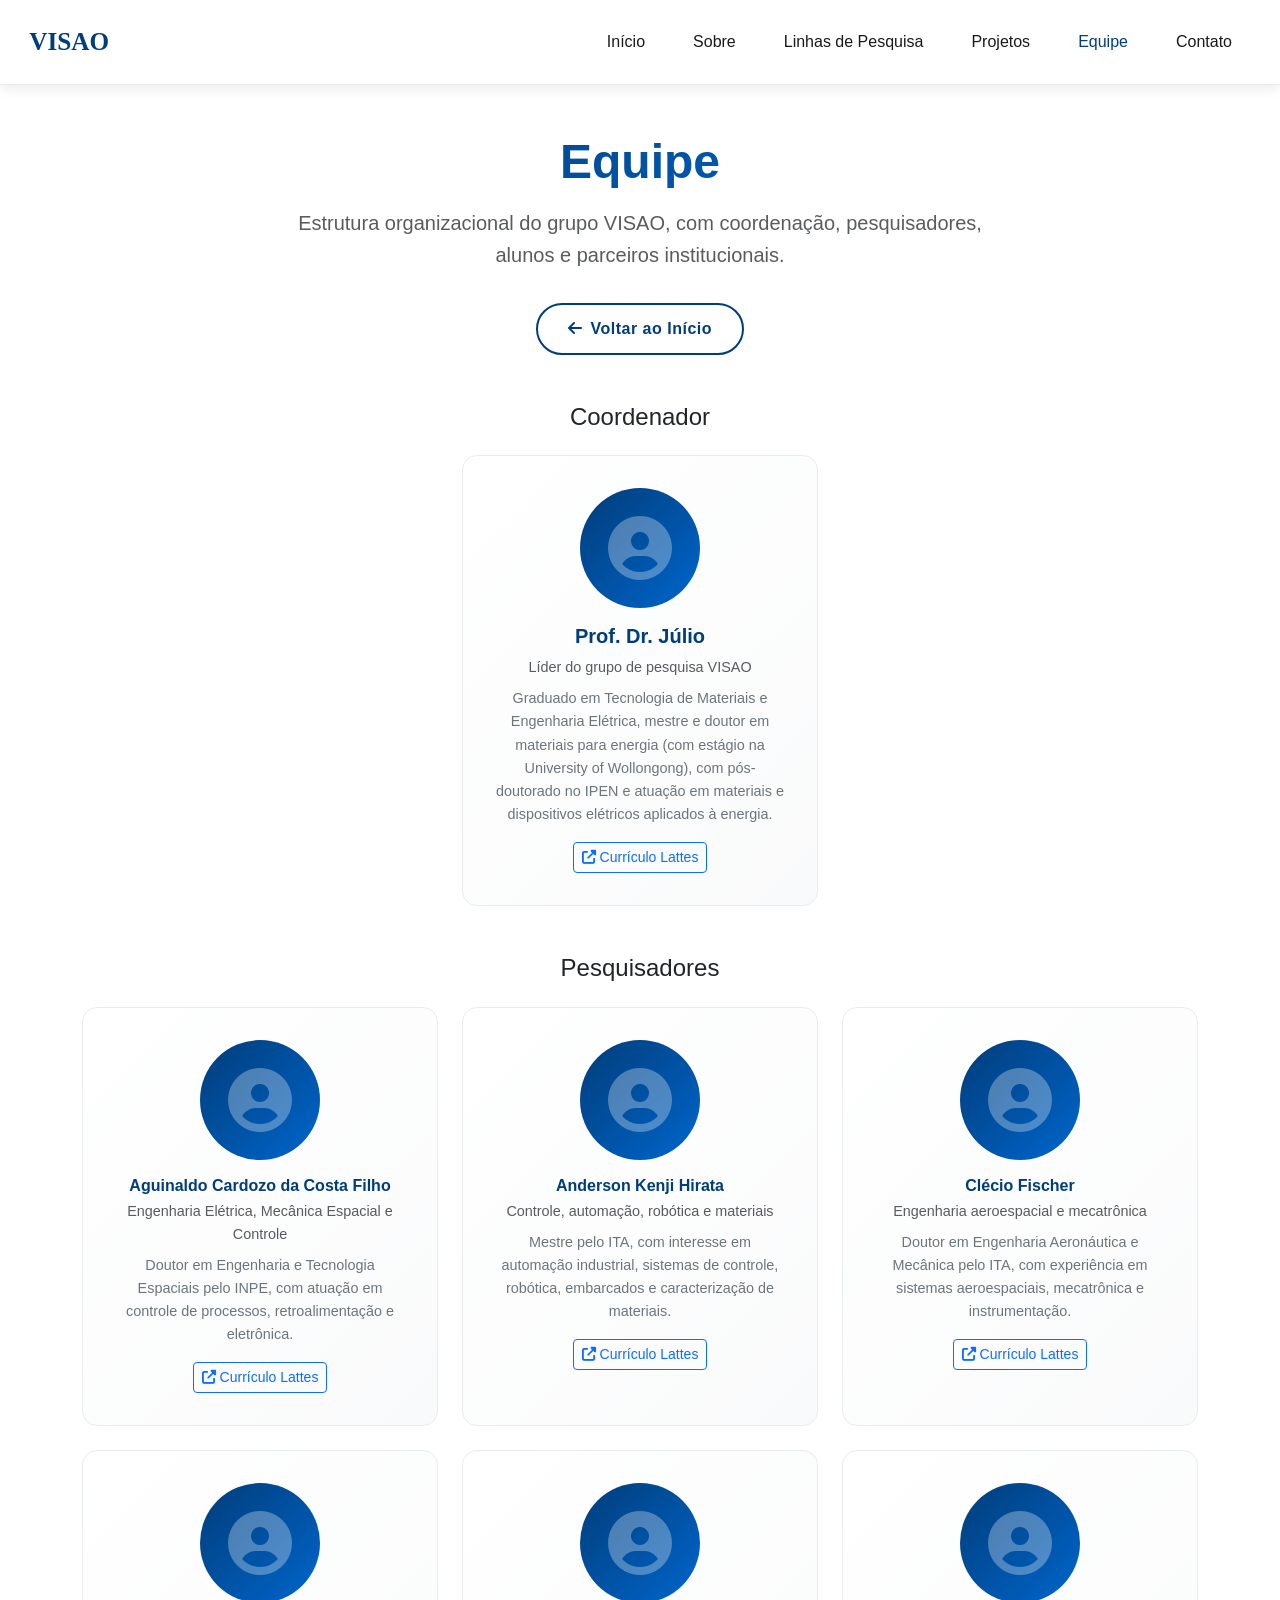
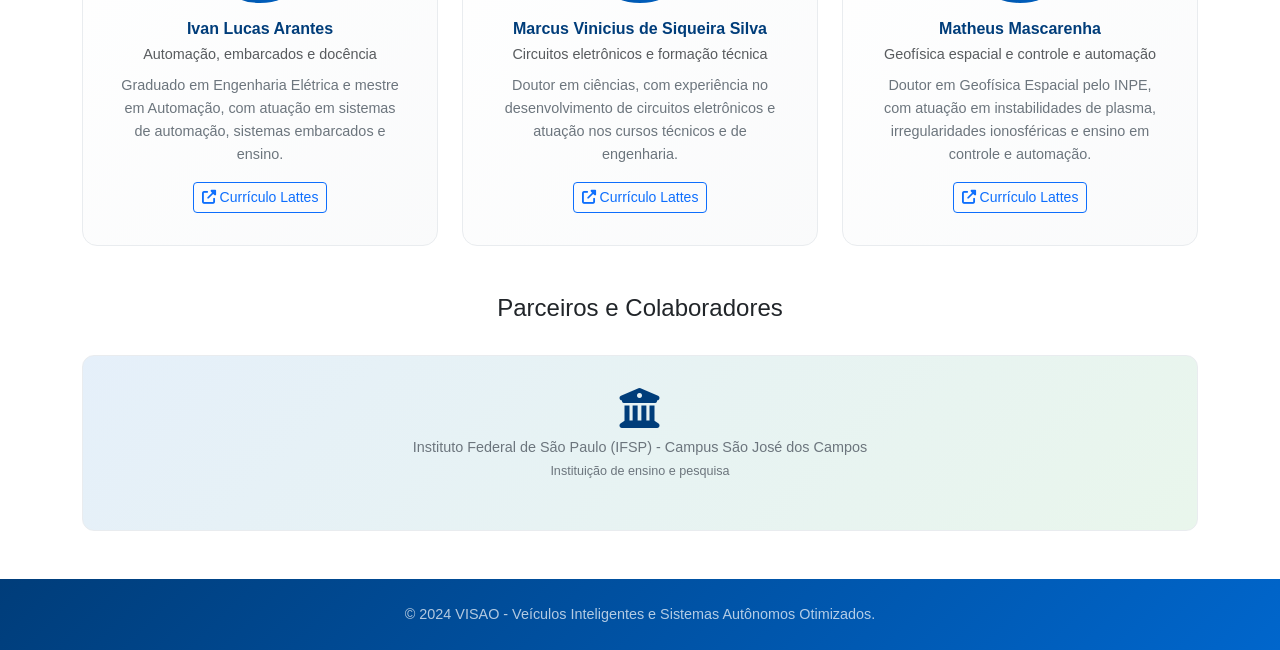
==== commit 924b9a2b: "chore: atualiza parceiros para IFSP-SJC" ====
--- a/equipe.html
+++ b/equipe.html
@@ -160,10 +160,7 @@
             <div>
                 <h4 class="mb-4 text-center text-dark">Parceiros e Colaboradores</h4>
                 <div class="partners-section">
-                    <div class="partner-item"><i class="fas fa-building"></i><p>Universidade Parceira</p></div>
-                    <div class="partner-item"><i class="fas fa-building"></i><p>Instituição de Pesquisa</p></div>
-                    <div class="partner-item"><i class="fas fa-building"></i><p>Empresa Tecnológica</p></div>
-                    <div class="partner-item"><i class="fas fa-building"></i><p>Centro de Inovação</p></div>
+                    <div class="partner-item"><i class="fas fa-university"></i><p>Instituto Federal de São Paulo (IFSP) - Campus São José dos Campos<br><small>Instituição de ensino e pesquisa</small></p></div>
                 </div>
             </div>
         </div>
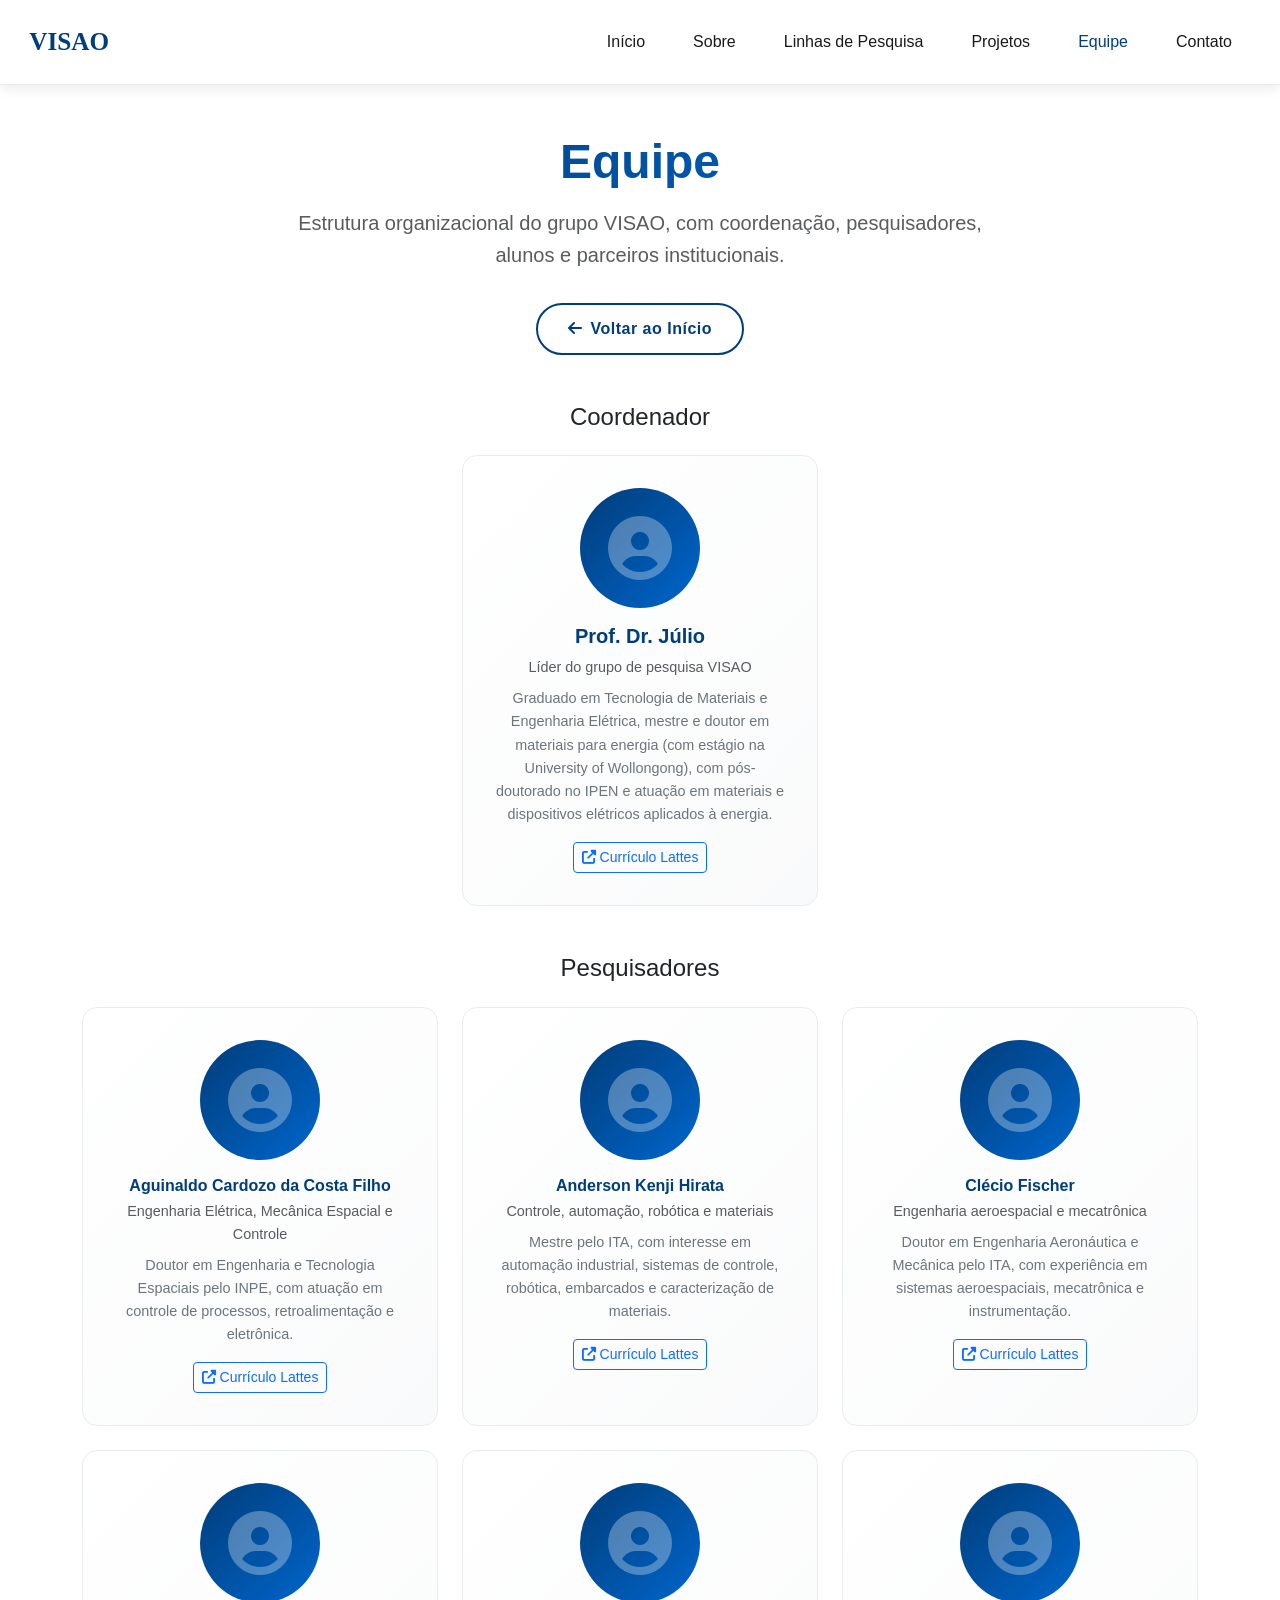
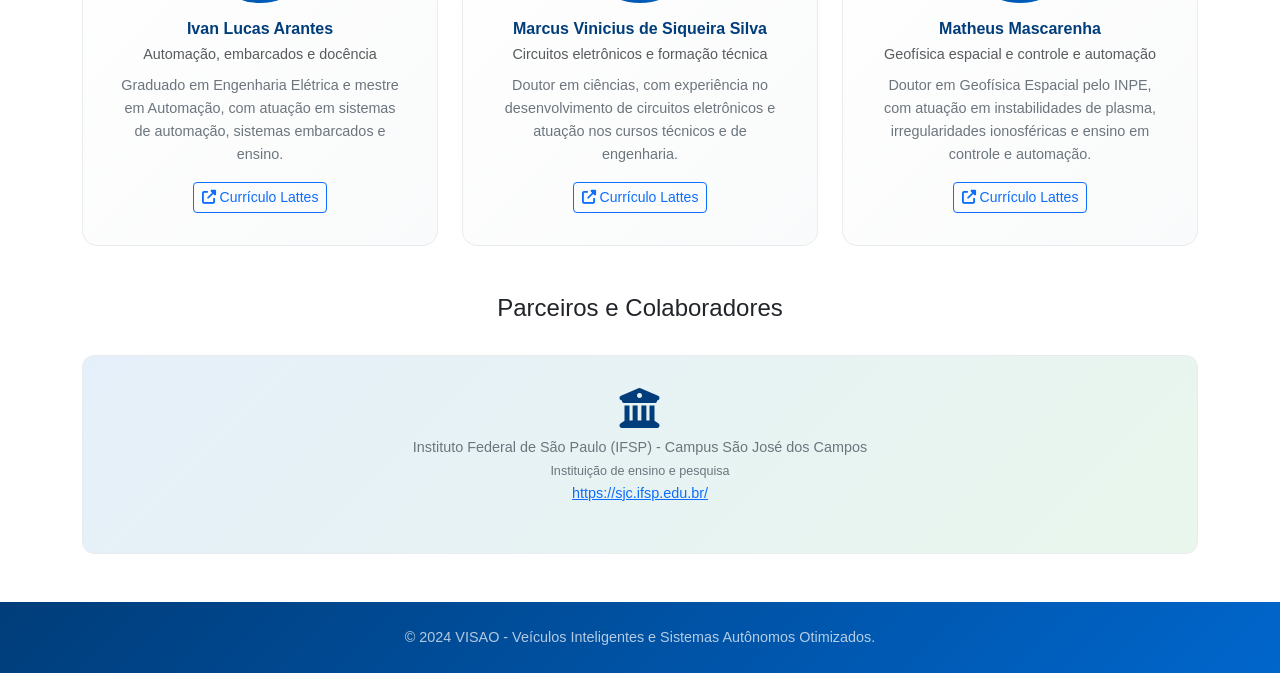
==== commit 145e48d9: "chore: adiciona link do IFSP-SJC no card de parceiros" ====
--- a/equipe.html
+++ b/equipe.html
@@ -160,7 +160,14 @@
             <div>
                 <h4 class="mb-4 text-center text-dark">Parceiros e Colaboradores</h4>
                 <div class="partners-section">
-                    <div class="partner-item"><i class="fas fa-university"></i><p>Instituto Federal de São Paulo (IFSP) - Campus São José dos Campos<br><small>Instituição de ensino e pesquisa</small></p></div>
+                    <div class="partner-item">
+                        <i class="fas fa-university"></i>
+                        <p>
+                            Instituto Federal de São Paulo (IFSP) - Campus São José dos Campos<br>
+                            <small>Instituição de ensino e pesquisa</small><br>
+                            <a href="https://sjc.ifsp.edu.br/" target="_blank" rel="noopener noreferrer">https://sjc.ifsp.edu.br/</a>
+                        </p>
+                    </div>
                 </div>
             </div>
         </div>
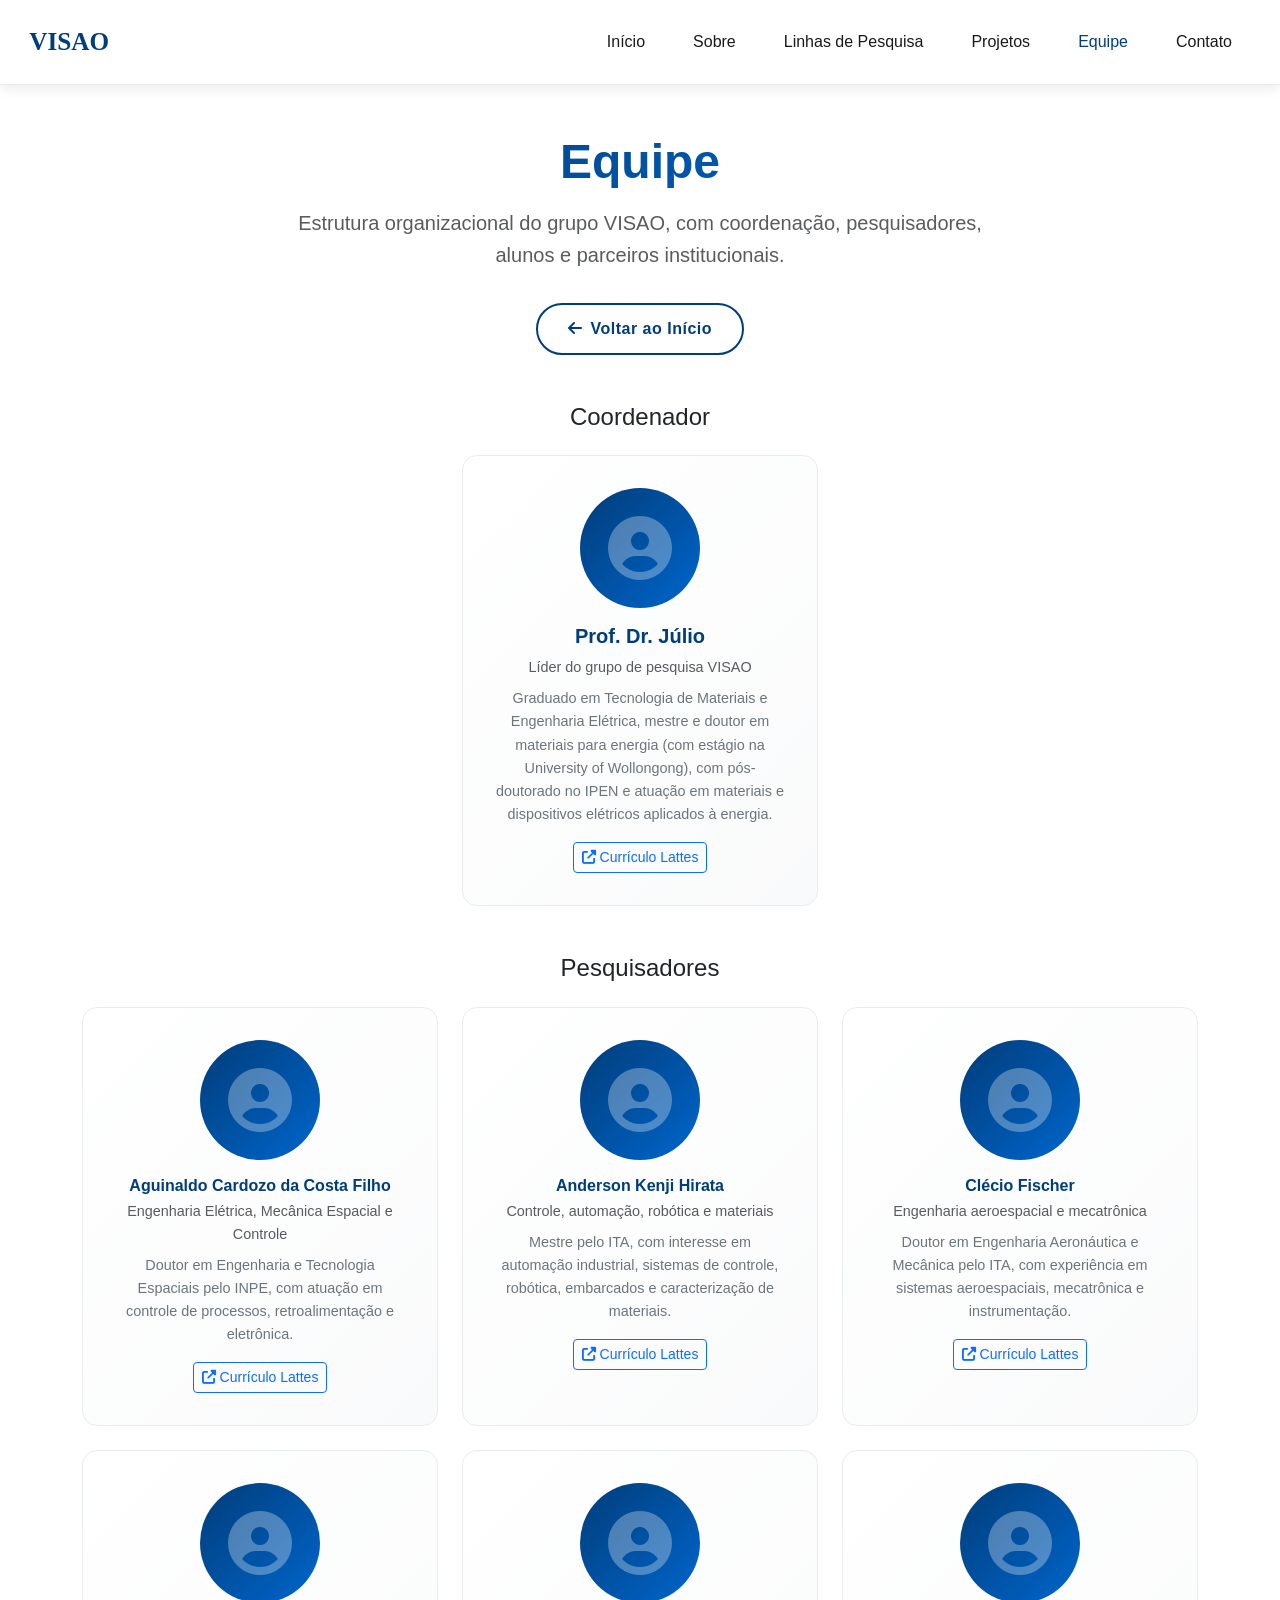
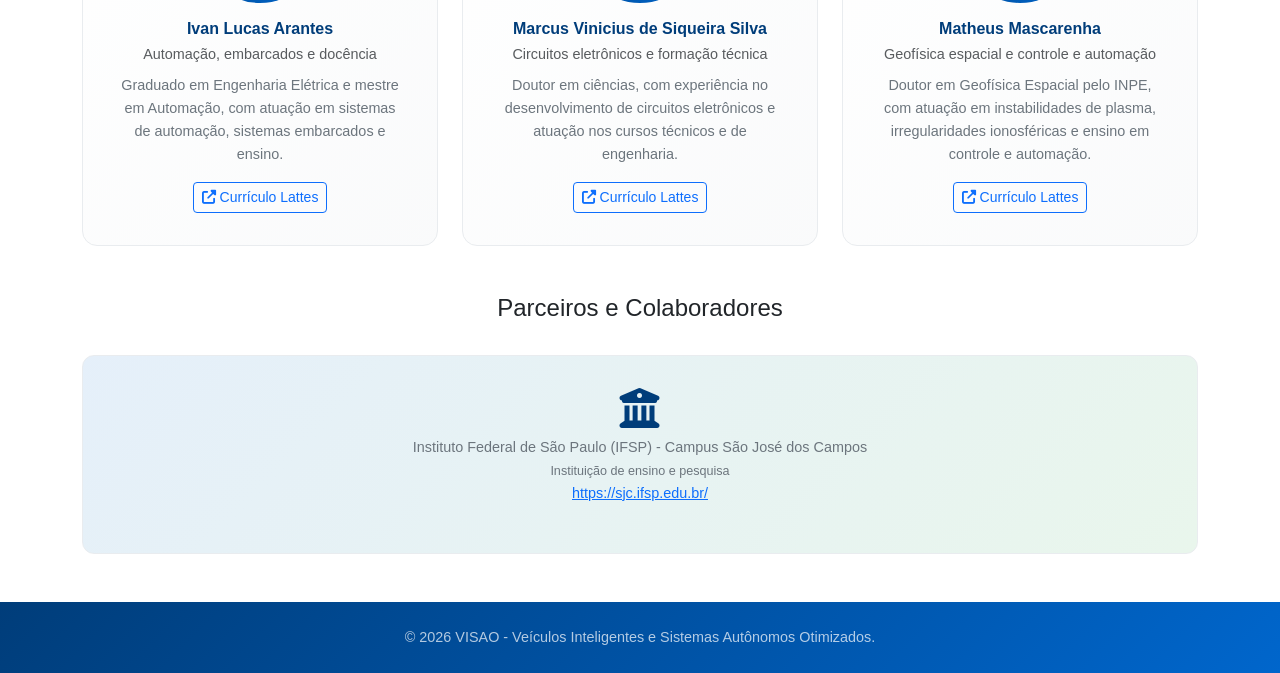
==== commit 1fd3d020: "chore: atualiza copyright para 2026" ====
--- a/equipe.html
+++ b/equipe.html
@@ -175,7 +175,7 @@
 
     <footer class="footer py-4">
         <div class="container text-center">
-            <p class="footer-copyright mb-0">&copy; 2024 VISAO - Veículos Inteligentes e Sistemas Autônomos Otimizados.</p>
+            <p class="footer-copyright mb-0">&copy; 2026 VISAO - Veículos Inteligentes e Sistemas Autônomos Otimizados.</p>
         </div>
     </footer>
 
--- a/style.css
+++ b/style.css
@@ -1,5 +1,5 @@
 /* ============================================
-   VISÃO - Veículos Inteligentes e Sistemas Autônomos Otimizados
+    VISAO - Veículos Inteligentes e Sistemas Autônomos Otimizados
    CSS Moderno e Responsivo
    ============================================ */
 
@@ -824,26 +824,21 @@
     box-shadow: 0 10px 25px rgba(0, 61, 122, 0.3);
 }
 
-/* Mapa Placeholder */
-.map-placeholder {
+/* Mapa */
+.map-embed {
     width: 100%;
-    height: 300px;
-    background: linear-gradient(135deg, rgba(0, 102, 204, 0.1), rgba(40, 167, 69, 0.1));
-    border: 2px dashed var(--border-light);
+    height: 320px;
     border-radius: 15px;
-    display: flex;
-    align-items: center;
-    justify-content: center;
-    flex-direction: column;
-    gap: 1rem;
+    overflow: hidden;
+    box-shadow: var(--shadow-md);
+    border: 1px solid var(--border-light);
     margin-top: 2rem;
-    font-size: 3rem;
-    color: var(--primary-color);
-}
-
-.map-placeholder p {
-    color: var(--text-muted);
-    font-size: 1.1rem;
+}
+
+.map-embed iframe {
+    width: 100%;
+    height: 100%;
+    border: 0;
 }
 
 /* ===== FOOTER ===== */
@@ -1095,9 +1090,8 @@
         bottom: 20px;
     }
     
-    .map-placeholder {
-        height: 200px;
-        font-size: 2rem;
+    .map-embed {
+        height: 240px;
     }
 }
 
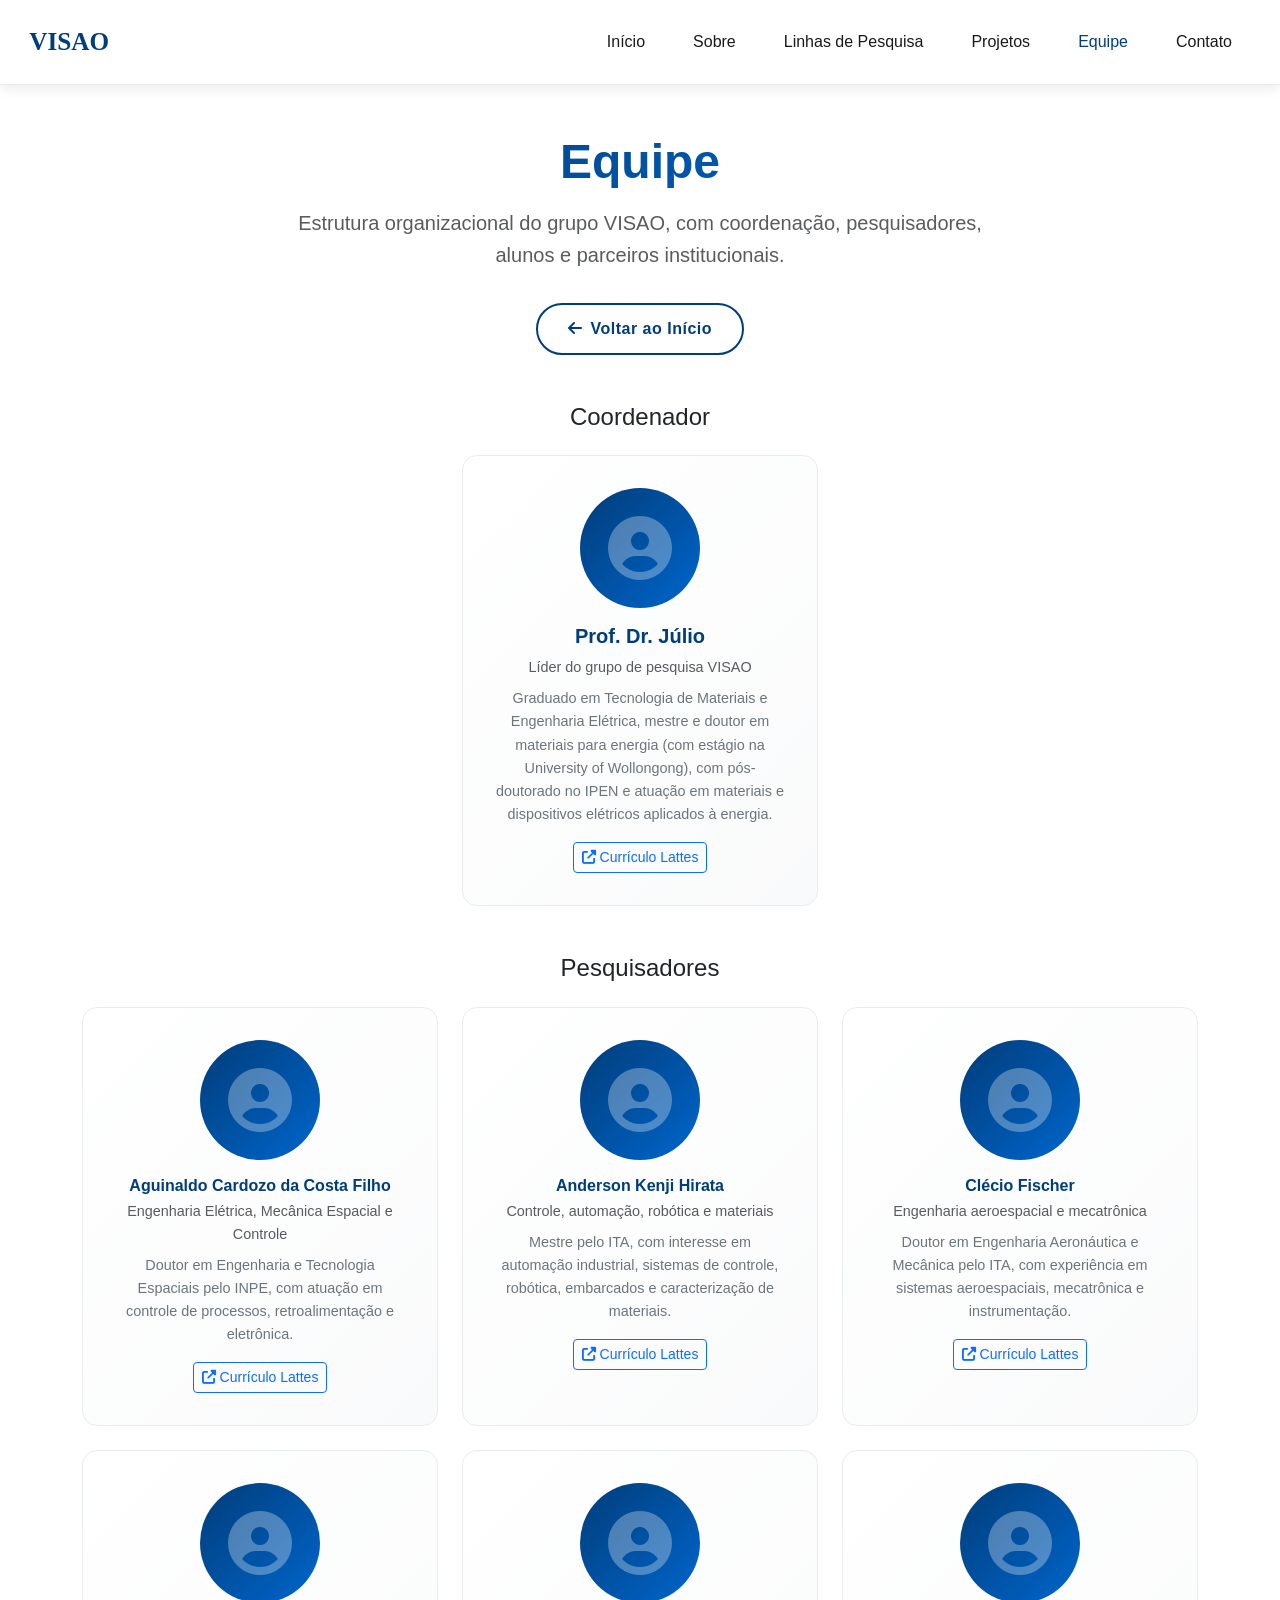
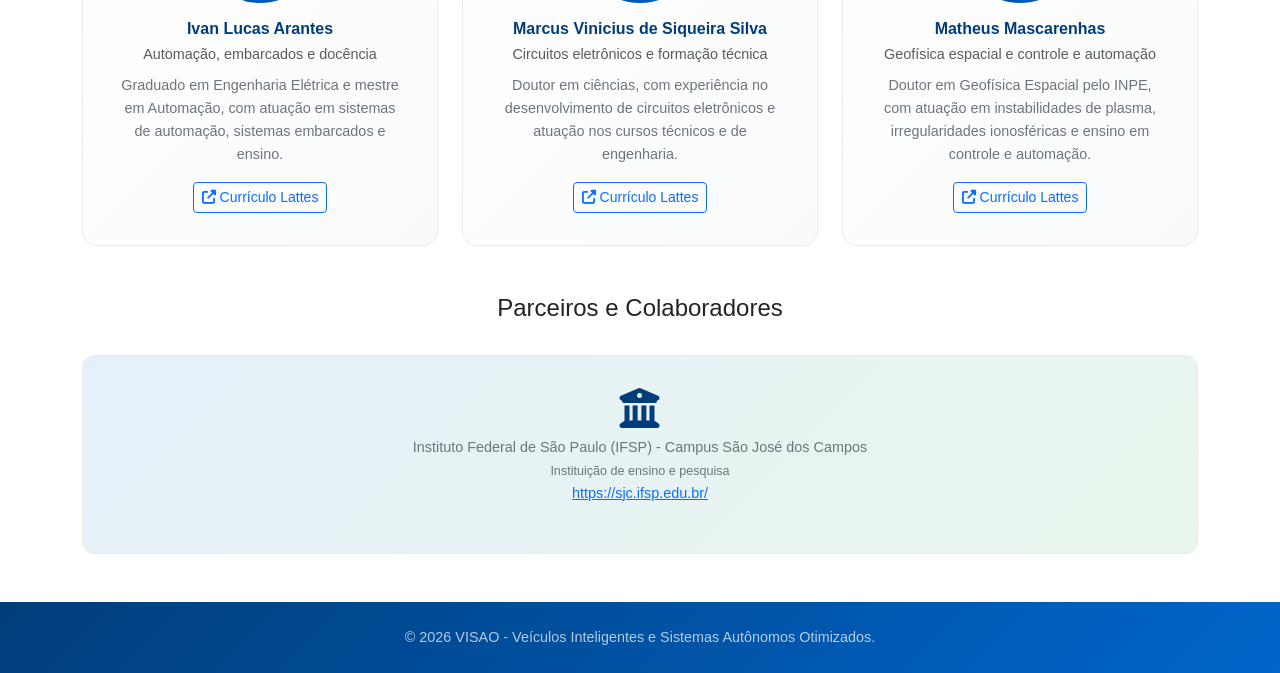
==== commit 284653e1: "fix: corrige nome de Matheus Mascarenhas" ====
--- a/equipe.html
+++ b/equipe.html
@@ -132,7 +132,7 @@
                     <div class="col-md-6 col-lg-4">
                         <div class="team-card h-100">
                             <div class="team-image"><i class="fas fa-user-circle"></i></div>
-                            <h6 class="mt-3">Matheus Mascarenha</h6>
+                            <h6 class="mt-3">Matheus Mascarenhas</h6>
                             <p class="text-muted small mb-2">Geofísica espacial e controle e automação</p>
                             <p class="small mb-3">Doutor em Geofísica Espacial pelo INPE, com atuação em instabilidades de plasma, irregularidades ionosféricas e ensino em controle e automação.</p>
                             <div class="text-center">
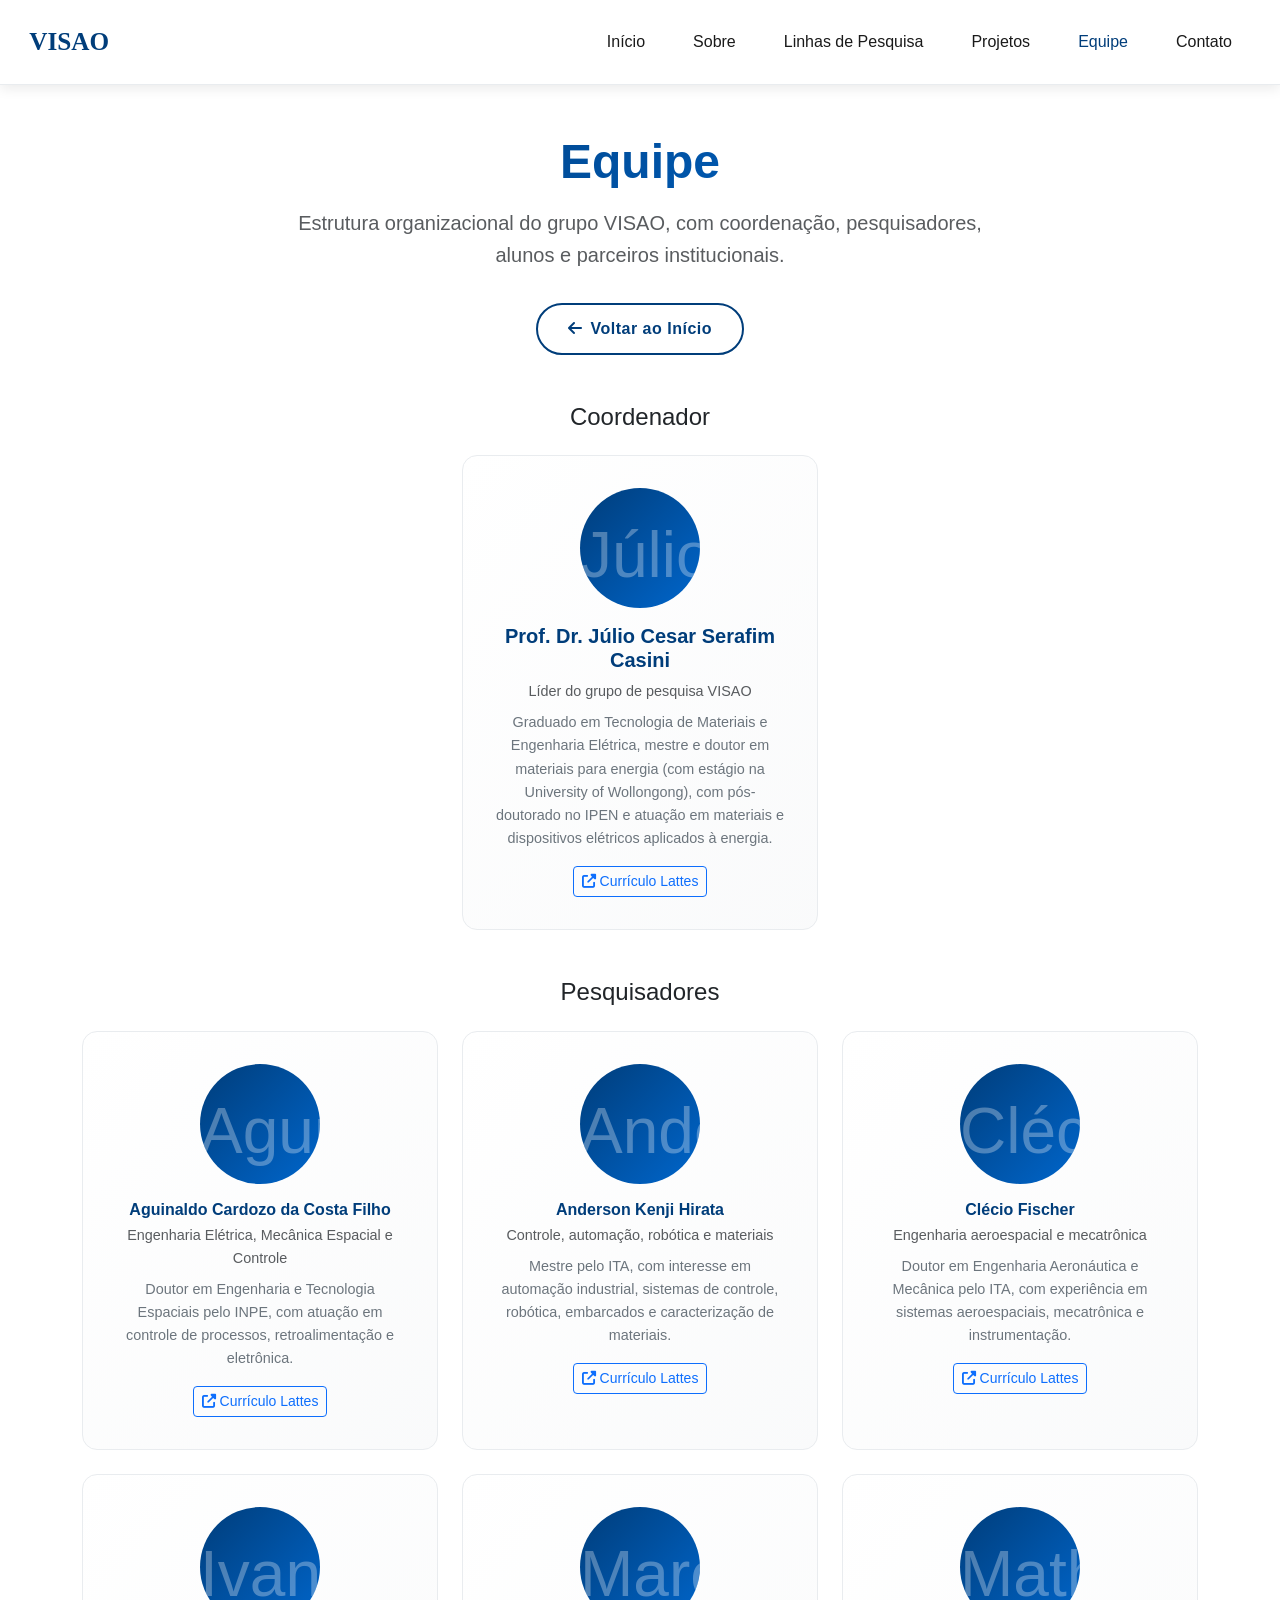
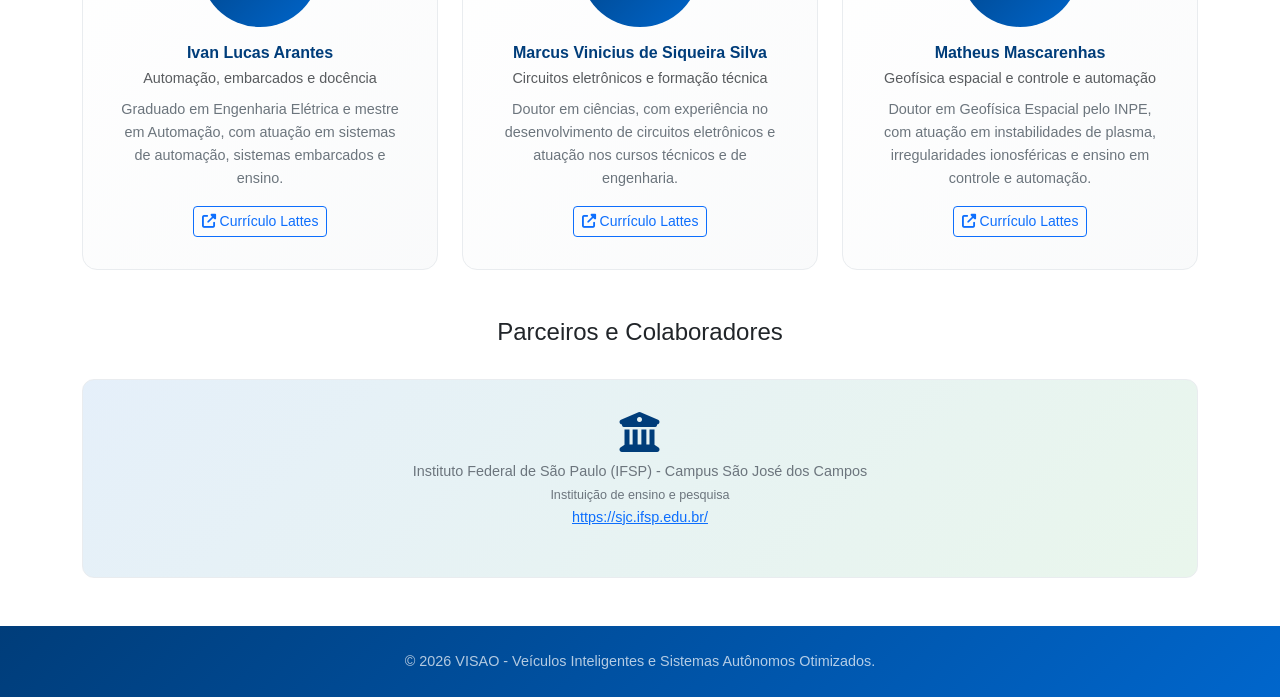
==== commit e6541f49: "feat: adiciona fotos da equipe e nome completo do coordenador" ====
--- a/equipe.html
+++ b/equipe.html
@@ -47,8 +47,8 @@
                 <div class="row justify-content-center">
                     <div class="col-md-4">
                         <div class="team-card">
-                            <div class="team-image"><i class="fas fa-user-circle"></i></div>
-                            <h5 class="mt-3">Prof. Dr. Júlio</h5>
+                            <div class="team-image"><img src="julio.jfif" alt="Júlio Cesar Serafim Casini"></div>
+                            <h5 class="mt-3">Prof. Dr. Júlio Cesar Serafim Casini</h5>
                             <p class="text-muted mb-2">Líder do grupo de pesquisa VISAO</p>
                             <p class="text-center small mb-3">Graduado em Tecnologia de Materiais e Engenharia Elétrica, mestre e doutor em materiais para energia (com estágio na University of Wollongong), com pós-doutorado no IPEN e atuação em materiais e dispositivos elétricos aplicados à energia.</p>
                             <div class="text-center">
@@ -66,7 +66,7 @@
                 <div class="row g-4">
                     <div class="col-md-6 col-lg-4">
                         <div class="team-card h-100">
-                            <div class="team-image"><i class="fas fa-user-circle"></i></div>
+                            <div class="team-image"><img src="aguinaldo.jfif" alt="Aguinaldo Cardozo da Costa Filho"></div>
                             <h6 class="mt-3">Aguinaldo Cardozo da Costa Filho</h6>
                             <p class="text-muted small mb-2">Engenharia Elétrica, Mecânica Espacial e Controle</p>
                             <p class="small mb-3">Doutor em Engenharia e Tecnologia Espaciais pelo INPE, com atuação em controle de processos, retroalimentação e eletrônica.</p>
@@ -79,7 +79,7 @@
                     </div>
                     <div class="col-md-6 col-lg-4">
                         <div class="team-card h-100">
-                            <div class="team-image"><i class="fas fa-user-circle"></i></div>
+                            <div class="team-image"><img src="anderson.jfif" alt="Anderson Kenji Hirata"></div>
                             <h6 class="mt-3">Anderson Kenji Hirata</h6>
                             <p class="text-muted small mb-2">Controle, automação, robótica e materiais</p>
                             <p class="small mb-3">Mestre pelo ITA, com interesse em automação industrial, sistemas de controle, robótica, embarcados e caracterização de materiais.</p>
@@ -92,7 +92,7 @@
                     </div>
                     <div class="col-md-6 col-lg-4">
                         <div class="team-card h-100">
-                            <div class="team-image"><i class="fas fa-user-circle"></i></div>
+                            <div class="team-image"><img src="clecio.jfif" alt="Clécio Fischer"></div>
                             <h6 class="mt-3">Clécio Fischer</h6>
                             <p class="text-muted small mb-2">Engenharia aeroespacial e mecatrônica</p>
                             <p class="small mb-3">Doutor em Engenharia Aeronáutica e Mecânica pelo ITA, com experiência em sistemas aeroespaciais, mecatrônica e instrumentação.</p>
@@ -105,7 +105,7 @@
                     </div>
                     <div class="col-md-6 col-lg-4">
                         <div class="team-card h-100">
-                            <div class="team-image"><i class="fas fa-user-circle"></i></div>
+                            <div class="team-image"><img src="ivan.png" alt="Ivan Lucas Arantes"></div>
                             <h6 class="mt-3">Ivan Lucas Arantes</h6>
                             <p class="text-muted small mb-2">Automação, embarcados e docência</p>
                             <p class="small mb-3">Graduado em Engenharia Elétrica e mestre em Automação, com atuação em sistemas de automação, sistemas embarcados e ensino.</p>
@@ -118,7 +118,7 @@
                     </div>
                     <div class="col-md-6 col-lg-4">
                         <div class="team-card h-100">
-                            <div class="team-image"><i class="fas fa-user-circle"></i></div>
+                            <div class="team-image"><img src="marcus.jfif" alt="Marcus Vinicius de Siqueira Silva"></div>
                             <h6 class="mt-3">Marcus Vinicius de Siqueira Silva</h6>
                             <p class="text-muted small mb-2">Circuitos eletrônicos e formação técnica</p>
                             <p class="small mb-3">Doutor em ciências, com experiência no desenvolvimento de circuitos eletrônicos e atuação nos cursos técnicos e de engenharia.</p>
@@ -131,7 +131,7 @@
                     </div>
                     <div class="col-md-6 col-lg-4">
                         <div class="team-card h-100">
-                            <div class="team-image"><i class="fas fa-user-circle"></i></div>
+                            <div class="team-image"><img src="matheus.jfif" alt="Matheus Mascarenhas"></div>
                             <h6 class="mt-3">Matheus Mascarenhas</h6>
                             <p class="text-muted small mb-2">Geofísica espacial e controle e automação</p>
                             <p class="small mb-3">Doutor em Geofísica Espacial pelo INPE, com atuação em instabilidades de plasma, irregularidades ionosféricas e ensino em controle e automação.</p>
--- a/style.css
+++ b/style.css
@@ -583,12 +583,20 @@
     margin: 0 auto 1rem;
     border-radius: 50%;
     background: linear-gradient(135deg, var(--primary-color), var(--secondary-color));
+    overflow: hidden;
     display: flex;
     align-items: center;
     justify-content: center;
     font-size: 4rem;
     color: rgba(255, 255, 255, 0.3);
     transition: var(--transition);
+}
+
+.team-image img {
+    width: 100%;
+    height: 100%;
+    object-fit: cover;
+    display: block;
 }
 
 .team-card:hover .team-image {
